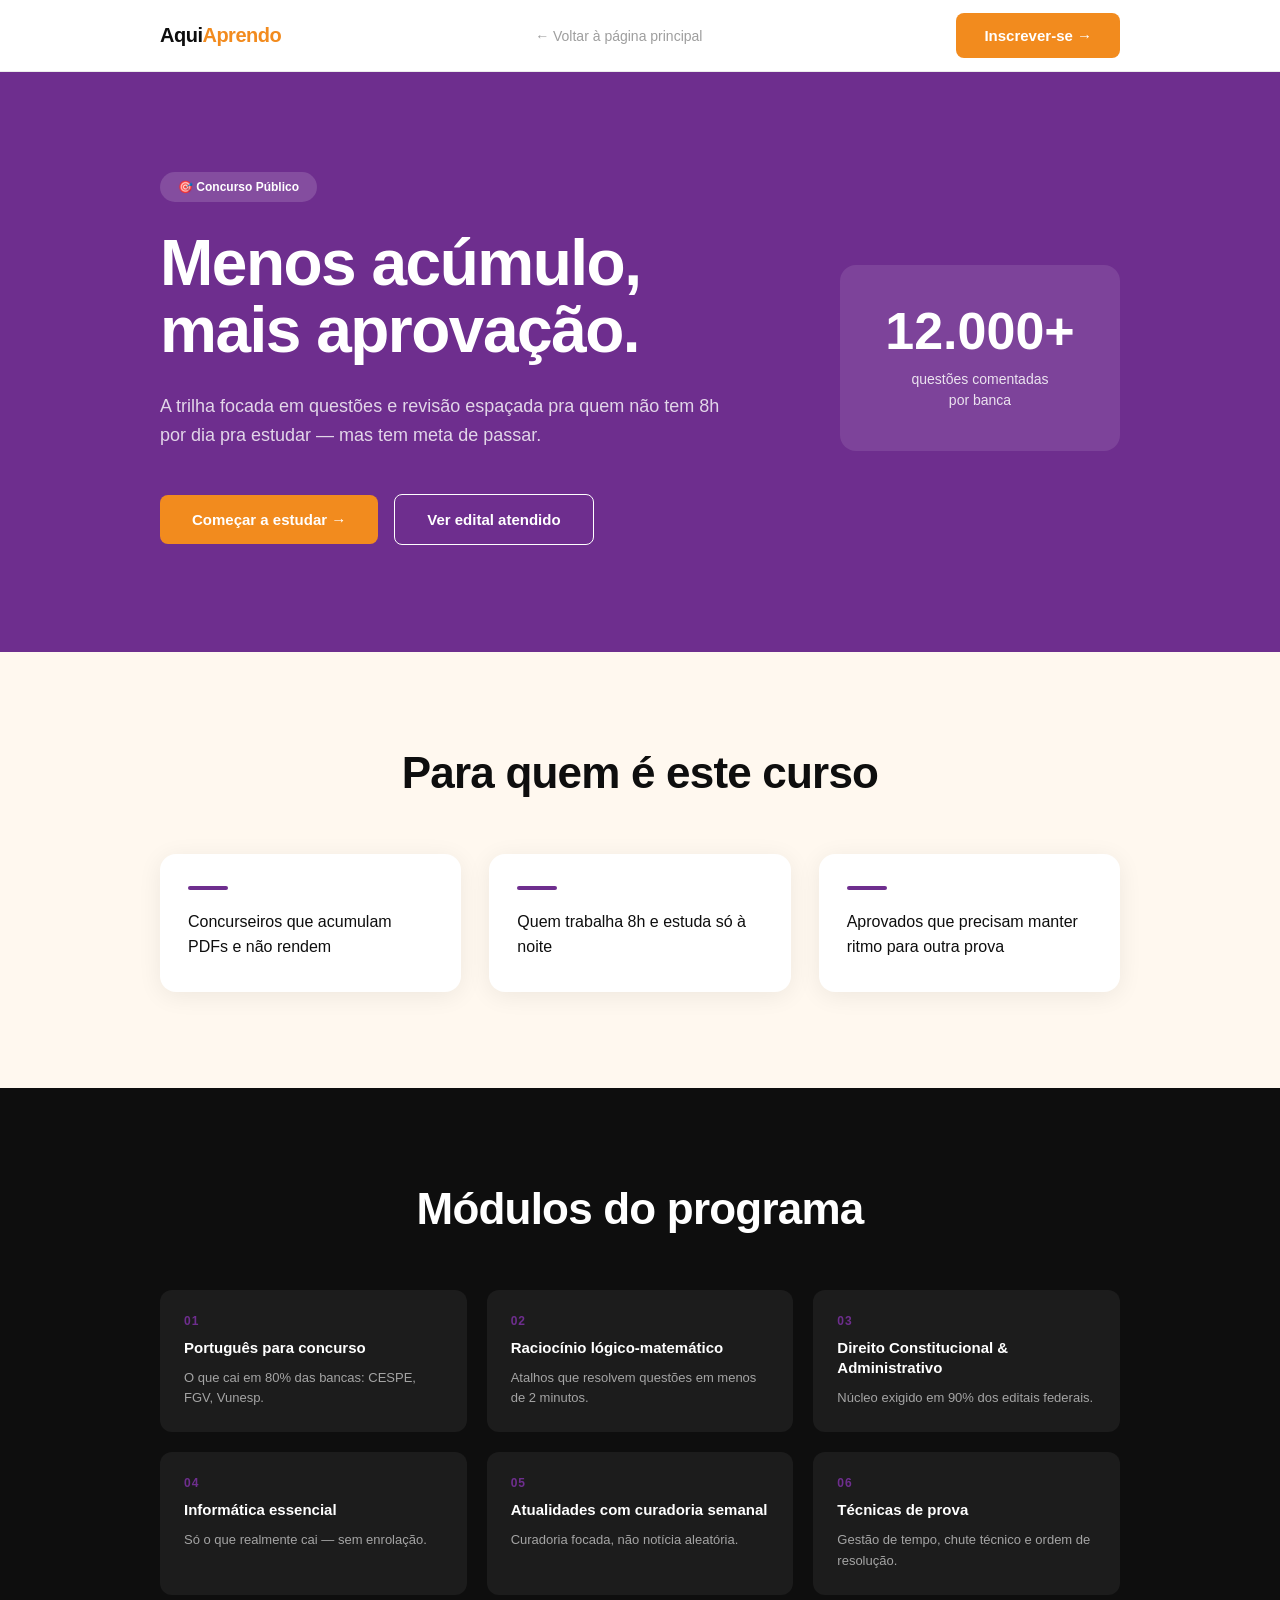
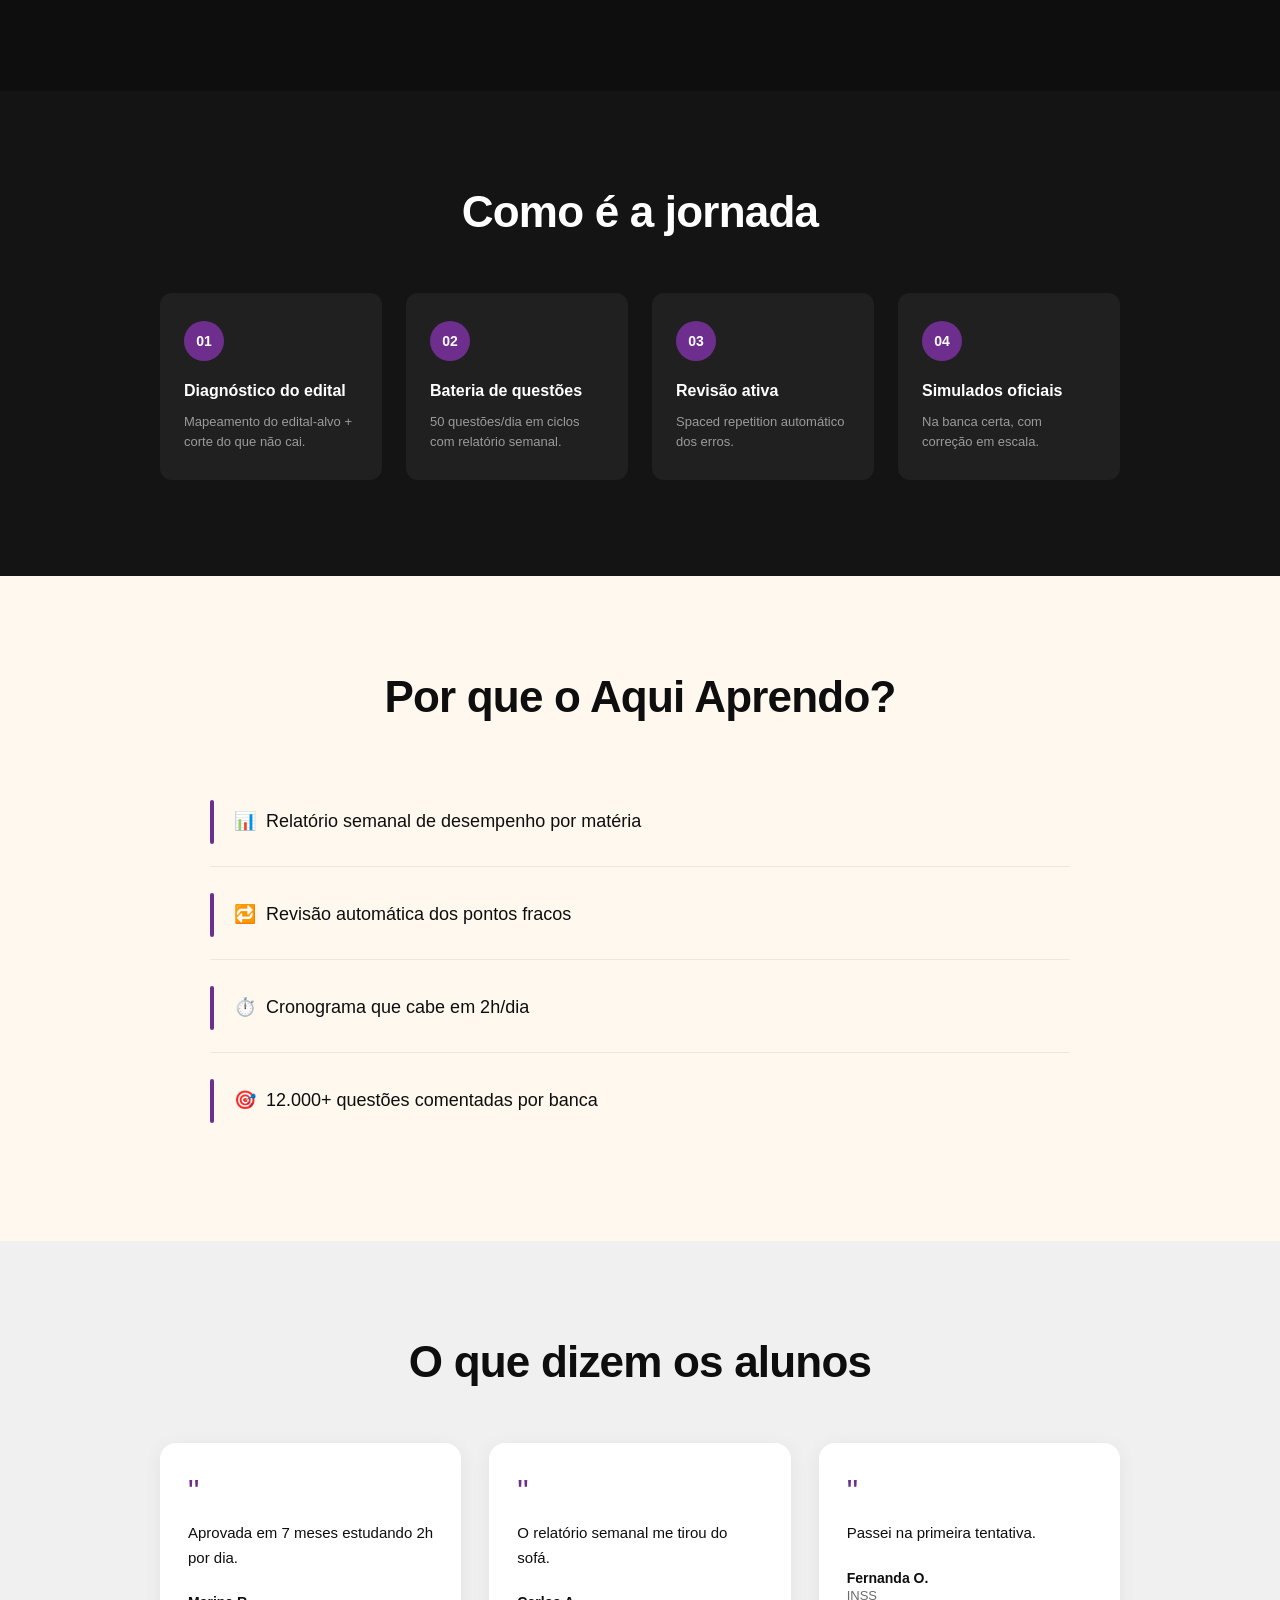
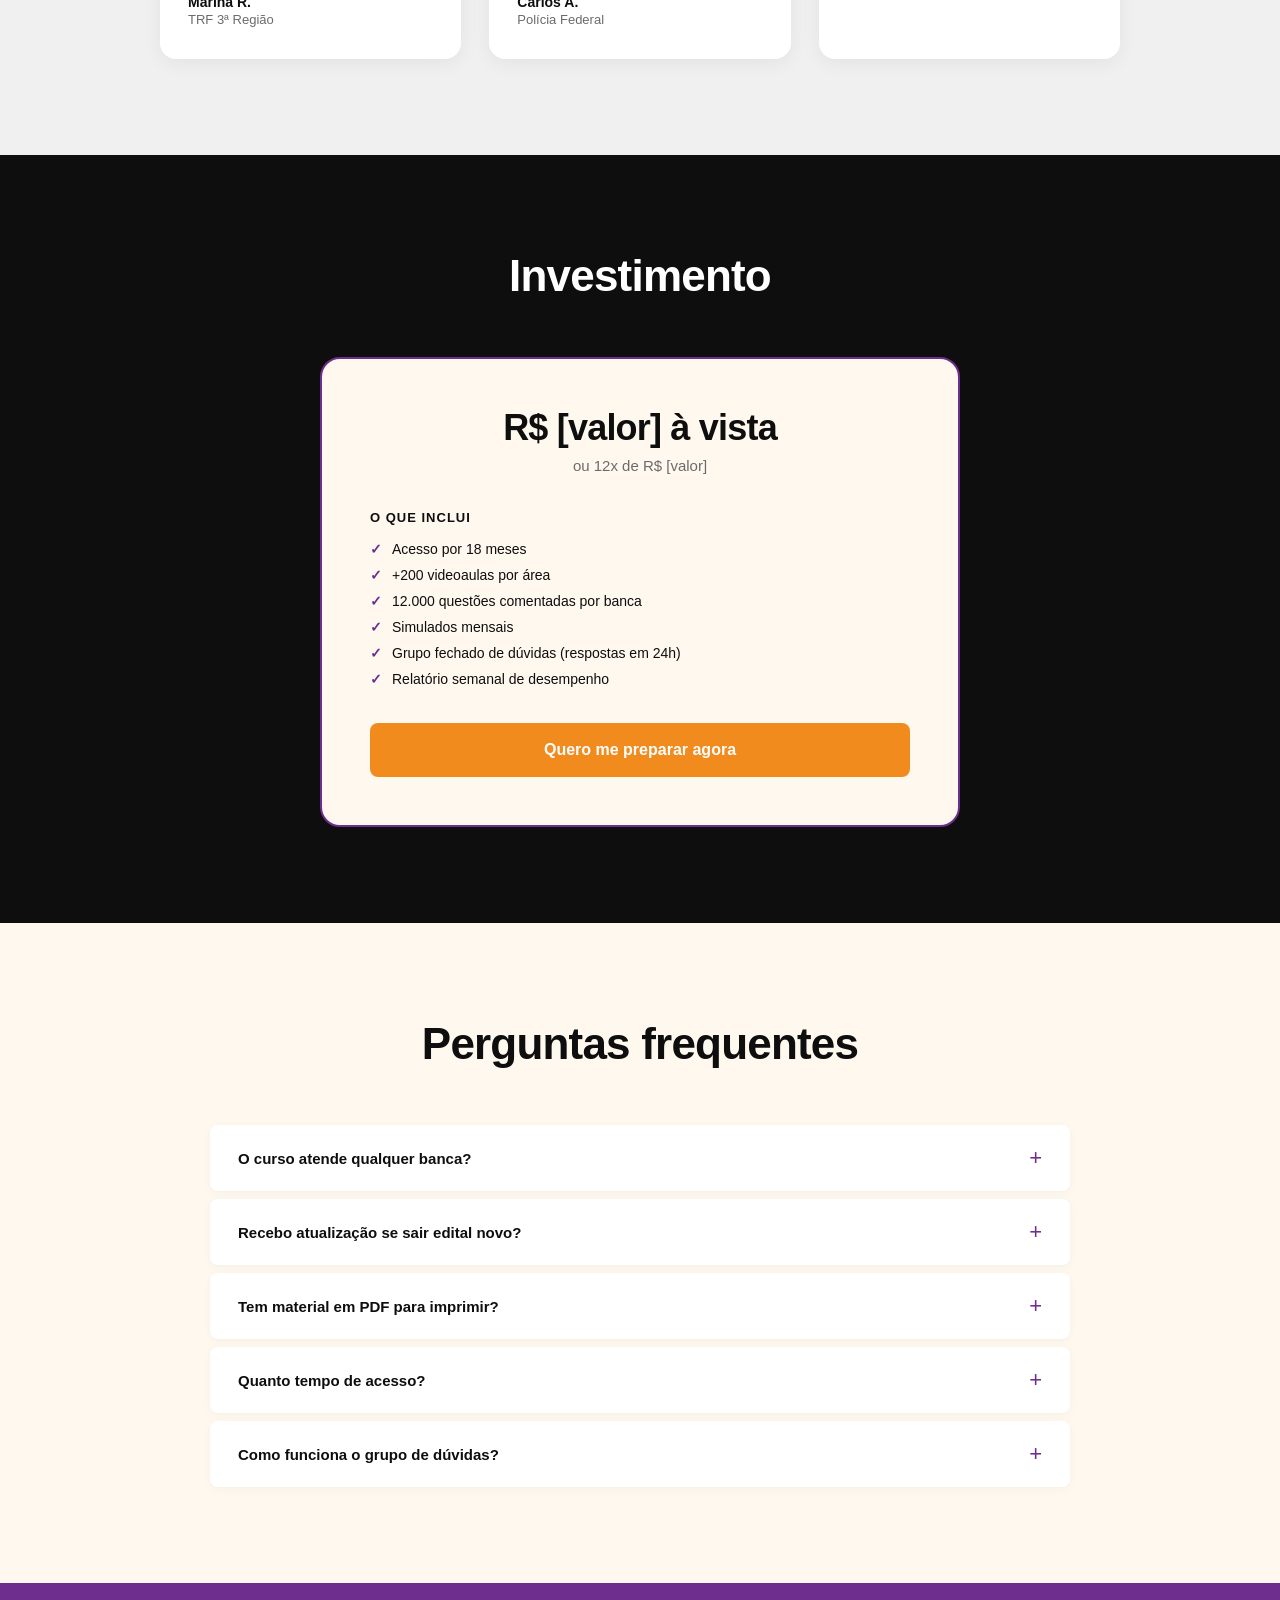
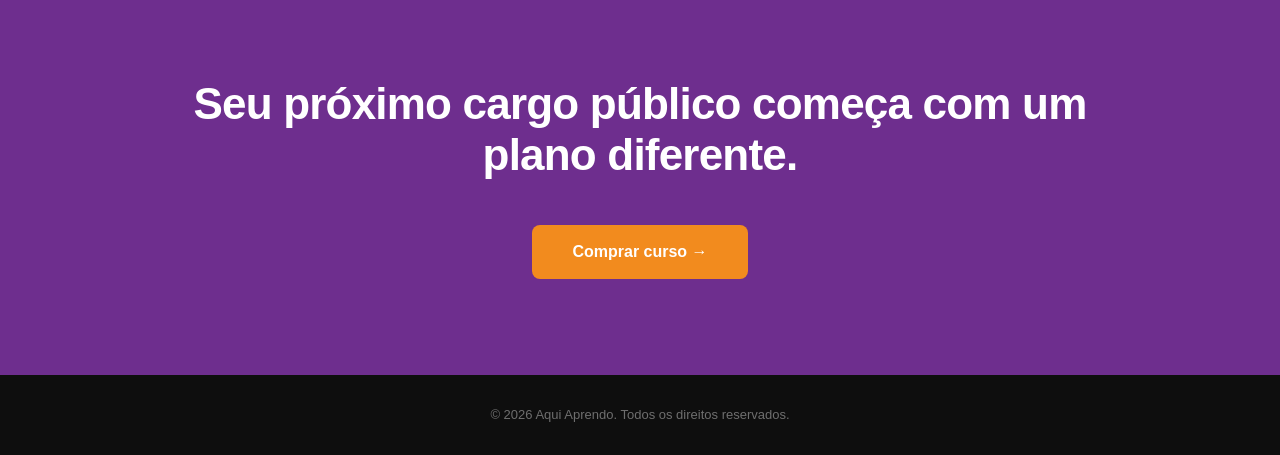
==== lp-concurso.html @ 09577cca "first commit" ====
<!DOCTYPE html>
<html lang="pt-BR">
<head>
  <meta charset="UTF-8">
  <meta name="viewport" content="width=device-width, initial-scale=1.0">
  <title>Concurso Público — Aqui Aprendo</title>
  <link rel="stylesheet" href="base.css">
  <style>
    :root {
      --dominante: #6E2E8E;
      --hero-txt: #FFFFFF;
      --laranja: #F28B1E;
      --preto: #0E0E0E;
      --offwhite: #FFF8EF;
      --branco: #FFFFFF;
    }

    /* NAV */
    .nav {
      background: var(--branco);
      border-bottom: 1px solid rgba(0,0,0,0.08);
      padding: 0 80px;
    }

    .nav .container {
      max-width: 1440px;
      margin: 0 auto;
      display: flex;
      align-items: center;
      justify-content: space-between;
      width: 100%;
      height: 72px;
    }

    .nav-back {
      font-size: 14px;
      color: #6B6B6B;
      text-decoration: none;
      transition: color 0.2s;
    }

    .nav-back:hover {
      color: var(--preto);
    }

    /* HERO */
    .hero-lp {
      background: var(--dominante);
      padding: 100px 80px;
      position: relative;
      overflow: hidden;
      min-height: 580px;
    }

    .hero-lp .container {
      max-width: 1440px;
      margin: 0 auto;
      display: grid;
      grid-template-columns: 1fr 280px;
      gap: 80px;
      align-items: center;
    }

    .hero-badge {
      display: inline-flex;
      align-items: center;
      gap: 6px;
      background: rgba(255,255,255,0.15);
      color: var(--hero-txt);
      padding: 8px 18px;
      border-radius: 20px;
      font-size: 12px;
      font-weight: 600;
      margin-bottom: 28px;
      width: fit-content;
    }

    .hero-lp h1 {
      font-size: 64px;
      font-weight: 800;
      line-height: 1.05;
      color: var(--hero-txt);
      margin-bottom: 28px;
      letter-spacing: -1.5px;
    }

    .hero-lp-sub {
      font-size: 18px;
      font-weight: 400;
      line-height: 1.6;
      color: rgba(255,255,255,0.8);
      max-width: 560px;
      margin-bottom: 44px;
    }

    .hero-ctas {
      display: flex;
      gap: 16px;
      align-items: center;
    }

    .btn-hero {
      padding: 16px 32px;
      border-radius: 8px;
      font-size: 15px;
      font-weight: 700;
      text-decoration: none;
      display: inline-block;
      transition: opacity 0.2s;
      border: none;
      cursor: pointer;
      font-family: 'Syne', sans-serif;
    }

    .btn-hero-primary {
      background: var(--laranja);
      color: var(--branco);
    }

    .btn-hero-outline {
      background: transparent;
      color: var(--hero-txt);
      border: 1.5px solid var(--hero-txt);
    }

    .hero-stat {
      background: rgba(255,255,255,0.1);
      border-radius: 16px;
      padding: 40px 32px;
      text-align: center;
      color: var(--hero-txt);
    }

    .stat-value {
      display: block;
      font-size: 52px;
      font-weight: 800;
      line-height: 1;
      margin-bottom: 12px;
    }

    .stat-label {
      display: block;
      font-size: 14px;
      font-weight: 400;
      line-height: 1.5;
      opacity: 0.85;
    }

    /* PARA QUEM É */
    .sec-para-quem {
      background: var(--offwhite);
      padding: 96px 80px;
    }

    .sec-title {
      font-size: 44px;
      font-weight: 800;
      text-align: center;
      margin-bottom: 56px;
      letter-spacing: -0.8px;
      color: var(--preto);
    }

    .cards-grid-3 {
      display: grid;
      grid-template-columns: repeat(3, 1fr);
      gap: 28px;
      max-width: 1440px;
      margin: 0 auto;
    }

    .card-perfil {
      background: var(--branco);
      border-radius: 16px;
      padding: 32px 28px;
      box-shadow: 0 4px 24px rgba(0,0,0,0.07);
    }

    .card-perfil-bar {
      width: 40px;
      height: 4px;
      background: var(--dominante);
      border-radius: 2px;
      margin-bottom: 20px;
    }

    .card-perfil p {
      font-size: 16px;
      font-weight: 500;
      line-height: 1.55;
      color: var(--preto);
    }

    /* O QUE VAI APRENDER */
    .sec-modulos {
      background: #0E0E0E;
      padding: 96px 80px;
    }

    .sec-title-light {
      color: var(--branco);
    }

    .modulos-grid {
      display: grid;
      grid-template-columns: repeat(3, 1fr);
      gap: 20px;
      max-width: 1440px;
      margin: 0 auto;
    }

    .card-modulo {
      background: rgba(255,255,255,0.06);
      border-radius: 12px;
      padding: 24px;
    }

    .modulo-num {
      font-size: 12px;
      font-weight: 700;
      color: var(--dominante);
      margin-bottom: 10px;
      letter-spacing: 1px;
    }

    .modulo-titulo {
      font-size: 15px;
      font-weight: 700;
      color: var(--branco);
      margin-bottom: 10px;
      line-height: 1.35;
    }

    .modulo-desc {
      font-size: 13px;
      font-weight: 400;
      color: rgba(255,255,255,0.6);
      line-height: 1.55;
    }

    /* JORNADA */
    .sec-jornada {
      background: #141414;
      padding: 96px 80px;
    }

    .jornada-grid {
      display: grid;
      grid-template-columns: repeat(4, 1fr);
      gap: 24px;
      max-width: 1440px;
      margin: 0 auto;
    }

    .card-step {
      background: rgba(255,255,255,0.05);
      border-radius: 12px;
      padding: 28px 24px;
    }

    .step-num {
      width: 40px;
      height: 40px;
      border-radius: 50%;
      background: var(--dominante);
      color: var(--branco);
      font-size: 14px;
      font-weight: 700;
      display: flex;
      align-items: center;
      justify-content: center;
      margin-bottom: 20px;
    }

    .step-titulo {
      font-size: 16px;
      font-weight: 700;
      color: var(--branco);
      margin-bottom: 10px;
      line-height: 1.3;
    }

    .step-desc {
      font-size: 13px;
      font-weight: 400;
      color: rgba(255,255,255,0.55);
      line-height: 1.55;
    }

    /* DIFERENCIAIS */
    .sec-diferenciais {
      background: var(--offwhite);
      padding: 96px 80px;
    }

    .diferenciais-list {
      display: flex;
      flex-direction: column;
      gap: 4px;
      max-width: 860px;
      margin: 0 auto;
    }

    .diferencial-item {
      display: flex;
      align-items: center;
      gap: 20px;
      padding: 22px 0;
      border-bottom: 1px solid rgba(0,0,0,0.07);
    }

    .diferencial-item:last-child {
      border-bottom: none;
    }

    .diferencial-bar {
      width: 4px;
      height: 44px;
      background: var(--dominante);
      border-radius: 2px;
      flex-shrink: 0;
    }

    .diferencial-txt {
      font-size: 18px;
      font-weight: 500;
      color: var(--preto);
      line-height: 1.4;
    }

    /* DEPOIMENTOS */
    .sec-depoimentos {
      background: #F0F0F0;
      padding: 96px 80px;
    }

    .card-dep {
      background: var(--branco);
      border-radius: 16px;
      padding: 32px 28px;
      box-shadow: 0 4px 20px rgba(0,0,0,0.06);
    }

    .dep-aspas {
      font-size: 32px;
      color: var(--dominante);
      line-height: 1;
      margin-bottom: 14px;
    }

    .dep-texto {
      font-size: 15px;
      font-weight: 400;
      line-height: 1.65;
      color: var(--preto);
      margin-bottom: 24px;
    }

    .dep-autor {
      font-size: 14px;
      font-weight: 700;
      color: var(--preto);
    }

    .dep-cargo {
      font-size: 13px;
      font-weight: 400;
      color: #6B6B6B;
      margin-top: 2px;
    }

    /* INVESTIMENTO */
    .sec-invest {
      background: #0E0E0E;
      padding: 96px 80px;
    }

    .invest-card {
      background: var(--offwhite);
      border-radius: 20px;
      border: 2px solid var(--dominante);
      padding: 48px;
      max-width: 640px;
      margin: 0 auto;
    }

    .invest-price {
      font-size: 36px;
      font-weight: 800;
      color: var(--preto);
      text-align: center;
      margin-bottom: 8px;
      letter-spacing: -0.8px;
    }

    .invest-parcelas {
      font-size: 15px;
      color: #6B6B6B;
      text-align: center;
      margin-bottom: 36px;
    }

    .invest-inclui-titulo {
      font-size: 13px;
      font-weight: 600;
      color: var(--preto);
      text-transform: uppercase;
      letter-spacing: 1px;
      margin-bottom: 16px;
    }

    .invest-list {
      list-style: none;
      display: flex;
      flex-direction: column;
      gap: 10px;
      margin-bottom: 36px;
    }

    .invest-list li {
      display: flex;
      align-items: center;
      gap: 10px;
      font-size: 14px;
      color: var(--preto);
    }

    .invest-list li::before {
      content: '✓';
      color: var(--dominante);
      font-weight: 700;
      flex-shrink: 0;
    }

    .btn-invest {
      width: 100%;
      padding: 18px 40px;
      background: var(--laranja);
      color: var(--branco);
      border: none;
      border-radius: 8px;
      font-size: 16px;
      font-weight: 700;
      text-decoration: none;
      display: block;
      text-align: center;
      cursor: pointer;
      font-family: 'Syne', sans-serif;
      transition: opacity 0.2s;
    }

    .btn-invest:hover {
      opacity: 0.9;
    }

    /* FAQ */
    .sec-faq {
      background: var(--offwhite);
      padding: 96px 80px;
    }

    .faq-list {
      max-width: 860px;
      margin: 0 auto;
      display: flex;
      flex-direction: column;
      gap: 8px;
    }

    .faq-item {
      background: var(--branco);
      border-radius: 8px;
      box-shadow: 0 2px 10px rgba(0,0,0,0.04);
      overflow: hidden;
    }

    .faq-q {
      width: 100%;
      background: none;
      border: none;
      padding: 20px 28px;
      display: flex;
      align-items: center;
      justify-content: space-between;
      cursor: pointer;
      font-family: 'Syne', sans-serif;
      font-size: 15px;
      font-weight: 600;
      color: var(--preto);
      text-align: left;
    }

    .faq-chevron {
      font-size: 22px;
      color: var(--dominante);
      font-weight: 400;
      flex-shrink: 0;
      transition: transform 0.25s;
    }

    .faq-item.open .faq-chevron {
      transform: rotate(45deg);
    }

    .faq-a {
      max-height: 0;
      overflow: hidden;
      transition: max-height 0.3s ease;
      font-size: 14px;
      color: #6B6B6B;
      line-height: 1.65;
    }

    .faq-item.open .faq-a {
      max-height: 200px;
    }

    .faq-a-inner {
      padding: 0 28px 20px;
    }

    /* CTA FINAL */
    .sec-cta-final {
      background: var(--dominante);
      padding: 96px 80px;
      text-align: center;
    }

    .cta-final-headline {
      font-size: 44px;
      font-weight: 800;
      color: var(--hero-txt);
      line-height: 1.15;
      margin-bottom: 44px;
      letter-spacing: -0.8px;
    }

    .btn-cta-final {
      padding: 18px 40px;
      background: var(--laranja);
      color: var(--branco);
      border: none;
      border-radius: 8px;
      font-size: 16px;
      font-weight: 700;
      text-decoration: none;
      display: inline-block;
      cursor: pointer;
      font-family: 'Syne', sans-serif;
      transition: opacity 0.2s;
    }

    .btn-cta-final:hover {
      opacity: 0.9;
    }

    /* FOOTER */
    .footer {
      background: var(--preto);
      padding: 28px;
      text-align: center;
    }

    .footer p {
      font-size: 13px;
      color: rgba(255,255,255,0.4);
    }

    /* Responsivo */
    @media (max-width: 900px) {
      .hero-lp .container {
        grid-template-columns: 1fr;
      }

      .hero-stat {
        display: none;
      }

      .hero-lp h1 {
        font-size: 40px;
      }

      .cards-grid-3,
      .modulos-grid {
        grid-template-columns: 1fr;
      }

      .jornada-grid {
        grid-template-columns: repeat(2, 1fr);
      }
    }
  </style>
</head>
<body>

<!-- NAV -->
<nav class="nav">
  <div class="container">
    <span class="nav-logo">Aqui<span>Aprendo</span></span>
    <a href="index.html" class="nav-back">← Voltar à página principal</a>
    <a href="#investimento" class="btn btn-laranja">Inscrever-se →</a>
  </div>
</nav>

<!-- HERO -->
<section class="hero-lp">
  <div class="container">
    <div>
      <div class="hero-badge">🎯 Concurso Público</div>
      <h1>Menos acúmulo, mais aprovação.</h1>
      <p class="hero-lp-sub">A trilha focada em questões e revisão espaçada pra quem não tem 8h por dia pra estudar — mas tem meta de passar.</p>
      <div class="hero-ctas">
        <a href="#investimento" class="btn-hero btn-hero-primary">Começar a estudar →</a>
        <a href="#modulos" class="btn-hero btn-hero-outline">Ver edital atendido</a>
      </div>
    </div>
    <div class="hero-stat">
      <span class="stat-value">12.000+</span>
      <span class="stat-label">questões comentadas<br>por banca</span>
    </div>
  </div>
</section>

<!-- PARA QUEM É -->
<section class="sec-para-quem">
  <div class="container">
    <h2 class="sec-title">Para quem é este curso</h2>
    <div class="cards-grid-3">
      <div class="card-perfil">
        <div class="card-perfil-bar"></div>
        <p>Concurseiros que acumulam PDFs e não rendem</p>
      </div>
      <div class="card-perfil">
        <div class="card-perfil-bar"></div>
        <p>Quem trabalha 8h e estuda só à noite</p>
      </div>
      <div class="card-perfil">
        <div class="card-perfil-bar"></div>
        <p>Aprovados que precisam manter ritmo para outra prova</p>
      </div>
    </div>
  </div>
</section>

<!-- O QUE VAI APRENDER -->
<section class="sec-modulos" id="modulos">
  <div class="container">
    <h2 class="sec-title sec-title-light">Módulos do programa</h2>
    <div class="modulos-grid">
      <div class="card-modulo">
        <div class="modulo-num">01</div>
        <div class="modulo-titulo">Português para concurso</div>
        <div class="modulo-desc">O que cai em 80% das bancas: CESPE, FGV, Vunesp.</div>
      </div>
      <div class="card-modulo">
        <div class="modulo-num">02</div>
        <div class="modulo-titulo">Raciocínio lógico-matemático</div>
        <div class="modulo-desc">Atalhos que resolvem questões em menos de 2 minutos.</div>
      </div>
      <div class="card-modulo">
        <div class="modulo-num">03</div>
        <div class="modulo-titulo">Direito Constitucional &amp; Administrativo</div>
        <div class="modulo-desc">Núcleo exigido em 90% dos editais federais.</div>
      </div>
      <div class="card-modulo">
        <div class="modulo-num">04</div>
        <div class="modulo-titulo">Informática essencial</div>
        <div class="modulo-desc">Só o que realmente cai — sem enrolação.</div>
      </div>
      <div class="card-modulo">
        <div class="modulo-num">05</div>
        <div class="modulo-titulo">Atualidades com curadoria semanal</div>
        <div class="modulo-desc">Curadoria focada, não notícia aleatória.</div>
      </div>
      <div class="card-modulo">
        <div class="modulo-num">06</div>
        <div class="modulo-titulo">Técnicas de prova</div>
        <div class="modulo-desc">Gestão de tempo, chute técnico e ordem de resolução.</div>
      </div>
    </div>
  </div>
</section>

<!-- JORNADA -->
<section class="sec-jornada">
  <div class="container">
    <h2 class="sec-title sec-title-light">Como é a jornada</h2>
    <div class="jornada-grid">
      <div class="card-step">
        <div class="step-num">01</div>
        <div class="step-titulo">Diagnóstico do edital</div>
        <div class="step-desc">Mapeamento do edital-alvo + corte do que não cai.</div>
      </div>
      <div class="card-step">
        <div class="step-num">02</div>
        <div class="step-titulo">Bateria de questões</div>
        <div class="step-desc">50 questões/dia em ciclos com relatório semanal.</div>
      </div>
      <div class="card-step">
        <div class="step-num">03</div>
        <div class="step-titulo">Revisão ativa</div>
        <div class="step-desc">Spaced repetition automático dos erros.</div>
      </div>
      <div class="card-step">
        <div class="step-num">04</div>
        <div class="step-titulo">Simulados oficiais</div>
        <div class="step-desc">Na banca certa, com correção em escala.</div>
      </div>
    </div>
  </div>
</section>

<!-- DIFERENCIAIS -->
<section class="sec-diferenciais">
  <div class="container">
    <h2 class="sec-title">Por que o Aqui Aprendo?</h2>
    <div class="diferenciais-list">
      <div class="diferencial-item">
        <div class="diferencial-bar"></div>
        <span class="diferencial-txt">📊&nbsp; Relatório semanal de desempenho por matéria</span>
      </div>
      <div class="diferencial-item">
        <div class="diferencial-bar"></div>
        <span class="diferencial-txt">🔁&nbsp; Revisão automática dos pontos fracos</span>
      </div>
      <div class="diferencial-item">
        <div class="diferencial-bar"></div>
        <span class="diferencial-txt">⏱️&nbsp; Cronograma que cabe em 2h/dia</span>
      </div>
      <div class="diferencial-item">
        <div class="diferencial-bar"></div>
        <span class="diferencial-txt">🎯&nbsp; 12.000+ questões comentadas por banca</span>
      </div>
    </div>
  </div>
</section>

<!-- DEPOIMENTOS -->
<section class="sec-depoimentos">
  <div class="container">
    <h2 class="sec-title">O que dizem os alunos</h2>
    <div class="cards-grid-3">
      <div class="card-dep">
        <div class="dep-aspas">"</div>
        <p class="dep-texto">Aprovada em 7 meses estudando 2h por dia.</p>
        <div class="dep-autor">Marina R.</div>
        <div class="dep-cargo">TRF 3ª Região</div>
      </div>
      <div class="card-dep">
        <div class="dep-aspas">"</div>
        <p class="dep-texto">O relatório semanal me tirou do sofá.</p>
        <div class="dep-autor">Carlos A.</div>
        <div class="dep-cargo">Polícia Federal</div>
      </div>
      <div class="card-dep">
        <div class="dep-aspas">"</div>
        <p class="dep-texto">Passei na primeira tentativa.</p>
        <div class="dep-autor">Fernanda O.</div>
        <div class="dep-cargo">INSS</div>
      </div>
    </div>
  </div>
</section>

<!-- INVESTIMENTO -->
<section class="sec-invest" id="investimento">
  <div class="container">
    <h2 class="sec-title sec-title-light">Investimento</h2>
    <div class="invest-card">
      <div class="invest-price">R$ [valor] à vista</div>
      <div class="invest-parcelas">ou 12x de R$ [valor]</div>
      <div class="invest-inclui-titulo">O que inclui</div>
      <ul class="invest-list">
        <li>Acesso por 18 meses</li>
        <li>+200 videoaulas por área</li>
        <li>12.000 questões comentadas por banca</li>
        <li>Simulados mensais</li>
        <li>Grupo fechado de dúvidas (respostas em 24h)</li>
        <li>Relatório semanal de desempenho</li>
      </ul>
      <button class="btn-invest">Quero me preparar agora</button>
    </div>
  </div>
</section>

<!-- FAQ -->
<section class="sec-faq">
  <div class="container">
    <h2 class="sec-title">Perguntas frequentes</h2>
    <div class="faq-list">
      <div class="faq-item">
        <button class="faq-q">O curso atende qualquer banca? <span class="faq-chevron">+</span></button>
        <div class="faq-a"><div class="faq-a-inner">Sim. O curso atende CESPE, FGV, Vunesp e outras bancas principais. Além disso, você recebe material específico para o edital que escolher.</div></div>
      </div>
      <div class="faq-item">
        <button class="faq-q">Recebo atualização se sair edital novo? <span class="faq-chevron">+</span></button>
        <div class="faq-a"><div class="faq-a-inner">Sim. Durante os 18 meses de acesso, você recebe todas as atualizações de material e ajustes conforme novos editais saem.</div></div>
      </div>
      <div class="faq-item">
        <button class="faq-q">Tem material em PDF para imprimir? <span class="faq-chevron">+</span></button>
        <div class="faq-a"><div class="faq-a-inner">Sim. Todos os resumos, listas de questões e materiais estão disponíveis em PDF para baixar e imprimir.</div></div>
      </div>
      <div class="faq-item">
        <button class="faq-q">Quanto tempo de acesso? <span class="faq-chevron">+</span></button>
        <div class="faq-a"><div class="faq-a-inner">O acesso é por 18 meses a partir da data de compra.</div></div>
      </div>
      <div class="faq-item">
        <button class="faq-q">Como funciona o grupo de dúvidas? <span class="faq-chevron">+</span></button>
        <div class="faq-a"><div class="faq-a-inner">É um grupo fechado no Telegram onde você pode fazer perguntas e recebe respostas de instrutores em até 24 horas.</div></div>
      </div>
    </div>
  </div>
</section>

<!-- CTA FINAL -->
<section class="sec-cta-final">
  <div class="container">
    <h2 class="cta-final-headline">Seu próximo cargo público começa com um plano diferente.</h2>
    <a href="#investimento" class="btn-cta-final">Comprar curso →</a>
  </div>
</section>

<!-- FOOTER -->
<footer class="footer">
  <p>© 2026 Aqui Aprendo. Todos os direitos reservados.</p>
</footer>

<script>
  document.querySelectorAll('.faq-q').forEach(btn => {
    btn.addEventListener('click', () => {
      const item = btn.closest('.faq-item');
      const isOpen = item.classList.contains('open');
      document.querySelectorAll('.faq-item').forEach(i => i.classList.remove('open'));
      if (!isOpen) item.classList.add('open');
    });
  });
</script>
</body>
</html>
---- base.css ----
/* ============================================================
   Aqui Aprendo — Base CSS
   Compartilhado por todas as LPs de nicho
   ============================================================ */

/* Tipografia carregada via <link> no <head> de cada página */

/* ── Reset ─────────────────────────────────────────────────── */
*, *::before, *::after { box-sizing: border-box; margin: 0; padding: 0; }
html { scroll-behavior: smooth; }
body { font-family: 'DM Sans', sans-serif; background: #FFF8EF; color: #0E0E0E; }
img { max-width: 100%; display: block; }
a { text-decoration: none; color: inherit; }

/* ── Tokens ─────────────────────────────────────────────────── */
:root {
  --laranja:   #F28B1E;
  --preto:     #0E0E0E;
  --offwhite:  #FFF8EF;
  --branco:    #FFFFFF;
  --cinza-bg:  #F2F2F2;
  --cinza-txt: #6B6B6B;
  --max-w:     1440px;
  --px:        80px;
  --radius:    16px;
  --radius-sm: 8px;
  --radius-btn:8px;

  /* Cor dominante — sobrescrita em cada LP */
  --dominante: #F28B1E;
  --hero-txt:  #0E0E0E;
}

/* ── Layout ─────────────────────────────────────────────────── */
.container {
  max-width: var(--max-w);
  margin: 0 auto;
  padding: 0 var(--px);
}

section { width: 100%; }

/* ── NAV ─────────────────────────────────────────────────────── */
.nav {
  position: sticky;
  top: 0;
  z-index: 100;
  background: var(--branco);
  border-bottom: 1px solid rgba(0,0,0,0.08);
  height: 72px;
  display: flex;
  align-items: center;
}

.nav .container {
  display: flex;
  align-items: center;
  justify-content: space-between;
  width: 100%;
}

.nav-logo {
  font-size: 20px;
  font-weight: 800;
  color: var(--preto);
  letter-spacing: -0.5px;
}
.nav-logo span { color: var(--laranja); }

.nav-back {
  font-size: 14px;
  color: var(--preto);
  opacity: 0.65;
  transition: opacity 0.2s;
}
.nav-back:hover { opacity: 1; }

/* ── BOTÕES ─────────────────────────────────────────────────── */
.btn {
  display: inline-flex;
  align-items: center;
  justify-content: center;
  padding: 14px 28px;
  border-radius: var(--radius-btn);
  font-family: 'Plus Jakarta Sans', sans-serif;
  font-size: 15px;
  font-weight: 600;
  cursor: pointer;
  transition: opacity 0.2s, transform 0.1s;
  white-space: nowrap;
}
.btn:hover { opacity: 0.9; }
.btn:active { transform: scale(0.98); }

.btn-laranja {
  background: var(--laranja);
  color: var(--branco);
  border: none;
}

.btn-outline-escuro {
  background: transparent;
  color: var(--preto);
  border: 1.5px solid var(--preto);
}

.btn-outline-claro {
  background: transparent;
  color: var(--branco);
  border: 1.5px solid var(--branco);
}

.btn-lg {
  padding: 18px 40px;
  font-size: 17px;
}

/* ── HERO ────────────────────────────────────────────────────── */
.hero {
  background: var(--dominante);
  padding: 100px var(--px) 80px;
  position: relative;
  overflow: hidden;
  min-height: 620px;
}

.hero .container {
  display: grid;
  grid-template-columns: 1fr 320px;
  gap: 80px;
  align-items: center;
}

.hero-badge {
  display: inline-flex;
  align-items: center;
  gap: 6px;
  background: rgba(0,0,0,0.12);
  color: var(--hero-txt);
  padding: 7px 18px;
  border-radius: 20px;
  font-size: 13px;
  font-weight: 600;
  margin-bottom: 28px;
}

.hero h1 {
  font-size: 64px;
  font-weight: 800;
  line-height: 1.05;
  color: var(--hero-txt);
  margin-bottom: 28px;
  letter-spacing: -1.5px;
}

.hero-sub {
  font-size: 18px;
  font-weight: 400;
  line-height: 1.6;
  color: var(--hero-txt);
  opacity: 0.88;
  max-width: 560px;
  margin-bottom: 44px;
}

.hero-ctas {
  display: flex;
  gap: 16px;
  align-items: center;
  flex-wrap: wrap;
}

.hero-stat {
  background: rgba(0,0,0,0.1);
  border-radius: var(--radius);
  padding: 40px 32px;
  text-align: center;
  color: var(--hero-txt);
}

.stat-value {
  display: block;
  font-size: 52px;
  font-weight: 800;
  line-height: 1;
  margin-bottom: 12px;
}

.stat-label {
  display: block;
  font-size: 14px;
  font-weight: 400;
  line-height: 1.5;
  opacity: 0.85;
}

/* ── SEÇÃO PARA QUEM É ────────────────────────────────────────── */
.sec-para-quem {
  background: var(--offwhite);
  padding: 96px var(--px);
}

.sec-title {
  font-size: 40px;
  font-weight: 800;
  text-align: center;
  margin-bottom: 56px;
  letter-spacing: -0.8px;
}

.sec-title-light {
  color: var(--branco);
}

.cards-grid-3 {
  display: grid;
  grid-template-columns: repeat(3, 1fr);
  gap: 28px;
}

.card-perfil {
  background: var(--branco);
  border-radius: var(--radius);
  padding: 32px 28px;
  box-shadow: 0 4px 24px rgba(0,0,0,0.07);
}

.card-perfil-bar {
  width: 40px;
  height: 4px;
  background: var(--dominante);
  border-radius: 2px;
  margin-bottom: 20px;
}

.card-perfil p {
  font-size: 16px;
  font-weight: 500;
  line-height: 1.55;
  color: var(--preto);
}

/* ── O QUE VAI APRENDER ───────────────────────────────────────── */
.sec-modulos {
  background: var(--preto);
  padding: 96px var(--px);
}

.modulos-grid {
  display: grid;
  grid-template-columns: repeat(3, 1fr);
  gap: 20px;
}

.card-modulo {
  background: rgba(255,255,255,0.06);
  border-radius: 12px;
  padding: 24px;
}

.modulo-num {
  font-size: 12px;
  font-weight: 700;
  color: var(--dominante);
  margin-bottom: 10px;
  letter-spacing: 1px;
}

.modulo-titulo {
  font-size: 15px;
  font-weight: 700;
  color: var(--branco);
  margin-bottom: 10px;
  line-height: 1.35;
}

.modulo-desc {
  font-size: 13px;
  font-weight: 400;
  color: rgba(255,255,255,0.6);
  line-height: 1.55;
}

/* ── JORNADA ──────────────────────────────────────────────────── */
.sec-jornada {
  background: #141414;
  padding: 96px var(--px);
}

.jornada-grid {
  display: grid;
  grid-template-columns: repeat(4, 1fr);
  gap: 24px;
}

.card-step {
  background: rgba(255,255,255,0.05);
  border-radius: 12px;
  padding: 28px 24px;
}

.step-num {
  width: 40px;
  height: 40px;
  border-radius: 50%;
  background: var(--dominante);
  color: var(--branco);
  font-size: 14px;
  font-weight: 700;
  display: flex;
  align-items: center;
  justify-content: center;
  margin-bottom: 20px;
}

.step-titulo {
  font-size: 16px;
  font-weight: 700;
  color: var(--branco);
  margin-bottom: 10px;
  line-height: 1.3;
}

.step-desc {
  font-size: 13px;
  font-weight: 400;
  color: rgba(255,255,255,0.55);
  line-height: 1.55;
}

/* ── DIFERENCIAIS ─────────────────────────────────────────────── */
.sec-diferenciais {
  background: var(--offwhite);
  padding: 96px var(--px);
}

.diferenciais-list {
  display: flex;
  flex-direction: column;
  gap: 4px;
  max-width: 860px;
  margin: 0 auto;
}

.diferencial-item {
  display: flex;
  align-items: center;
  gap: 20px;
  padding: 22px 0;
  border-bottom: 1px solid rgba(0,0,0,0.07);
}
.diferencial-item:last-child { border-bottom: none; }

.diferencial-bar {
  width: 4px;
  height: 44px;
  background: var(--dominante);
  border-radius: 2px;
  flex-shrink: 0;
}

.diferencial-txt {
  font-size: 18px;
  font-weight: 500;
  color: var(--preto);
  line-height: 1.4;
}

/* ── DEPOIMENTOS ──────────────────────────────────────────────── */
.sec-depoimentos {
  background: #F0F0F0;
  padding: 96px var(--px);
}

.card-dep {
  background: var(--branco);
  border-radius: var(--radius);
  padding: 32px 28px;
  box-shadow: 0 4px 20px rgba(0,0,0,0.06);
}

.dep-aspas {
  font-size: 32px;
  color: var(--dominante);
  line-height: 1;
  margin-bottom: 14px;
}

.dep-texto {
  font-size: 15px;
  font-weight: 400;
  line-height: 1.65;
  color: var(--preto);
  margin-bottom: 24px;
}

.dep-autor {
  font-size: 14px;
  font-weight: 700;
  color: var(--preto);
}

.dep-cargo {
  font-size: 13px;
  font-weight: 400;
  color: var(--cinza-txt);
  margin-top: 2px;
}

/* ── INVESTIMENTO ─────────────────────────────────────────────── */
.sec-invest {
  background: var(--preto);
  padding: 96px var(--px);
}

.invest-card {
  background: var(--offwhite);
  border-radius: 20px;
  border: 2px solid var(--dominante);
  padding: 48px;
  max-width: 640px;
  margin: 0 auto;
}

.invest-price {
  font-size: 36px;
  font-weight: 800;
  color: var(--preto);
  text-align: center;
  margin-bottom: 8px;
  letter-spacing: -0.8px;
}

.invest-parcelas {
  font-size: 15px;
  color: var(--cinza-txt);
  text-align: center;
  margin-bottom: 36px;
}

.invest-inclui-titulo {
  font-size: 13px;
  font-weight: 600;
  color: var(--preto);
  text-transform: uppercase;
  letter-spacing: 1px;
  margin-bottom: 16px;
}

.invest-list {
  list-style: none;
  display: flex;
  flex-direction: column;
  gap: 10px;
  margin-bottom: 36px;
}

.invest-list li {
  display: flex;
  align-items: center;
  gap: 10px;
  font-size: 14px;
  color: var(--preto);
}

.invest-list li::before {
  content: '✓';
  color: var(--dominante);
  font-weight: 700;
  flex-shrink: 0;
}

.invest-cta { width: 100%; }

/* ── FAQ ──────────────────────────────────────────────────────── */
.sec-faq {
  background: var(--offwhite);
  padding: 96px var(--px);
}

.faq-list {
  max-width: 860px;
  margin: 0 auto;
  display: flex;
  flex-direction: column;
  gap: 8px;
}

.faq-item {
  background: var(--branco);
  border-radius: var(--radius-sm);
  box-shadow: 0 2px 10px rgba(0,0,0,0.04);
  overflow: hidden;
}

.faq-q {
  width: 100%;
  background: none;
  border: none;
  padding: 20px 28px;
  display: flex;
  align-items: center;
  justify-content: space-between;
  cursor: pointer;
  font-family: 'Plus Jakarta Sans', sans-serif;
  font-size: 15px;
  font-weight: 600;
  color: var(--preto);
  text-align: left;
}

.faq-chevron {
  font-size: 22px;
  color: var(--dominante);
  font-weight: 400;
  flex-shrink: 0;
  transition: transform 0.25s;
}

.faq-item.open .faq-chevron { transform: rotate(45deg); }

.faq-a {
  max-height: 0;
  overflow: hidden;
  transition: max-height 0.3s ease;
  font-size: 14px;
  color: var(--cinza-txt);
  line-height: 1.65;
}

.faq-item.open .faq-a { max-height: 200px; }

.faq-a-inner { padding: 0 28px 20px; }

/* ── CTA FINAL ────────────────────────────────────────────────── */
.sec-cta-final {
  background: var(--dominante);
  padding: 96px var(--px);
  text-align: center;
}

.cta-final-headline {
  font-size: 44px;
  font-weight: 800;
  color: var(--hero-txt);
  line-height: 1.15;
  margin-bottom: 44px;
  letter-spacing: -0.8px;
}

/* ── FOOTER ───────────────────────────────────────────────────── */
.footer {
  background: var(--preto);
  height: 80px;
  display: flex;
  align-items: center;
  justify-content: center;
}

.footer p {
  font-size: 13px;
  color: rgba(255,255,255,0.4);
}

/* ── FAQ Script ───────────────────────────────────────────────── */
/* (inline no HTML de cada LP) */

/* ── Responsivo básico ────────────────────────────────────────── */
@media (max-width: 900px) {
  :root { --px: 24px; }
  .hero .container { grid-template-columns: 1fr; }
  .hero-stat { display: none; }
  .hero h1 { font-size: 40px; }
  .cards-grid-3, .modulos-grid, .jornada-grid { grid-template-columns: 1fr; }
}
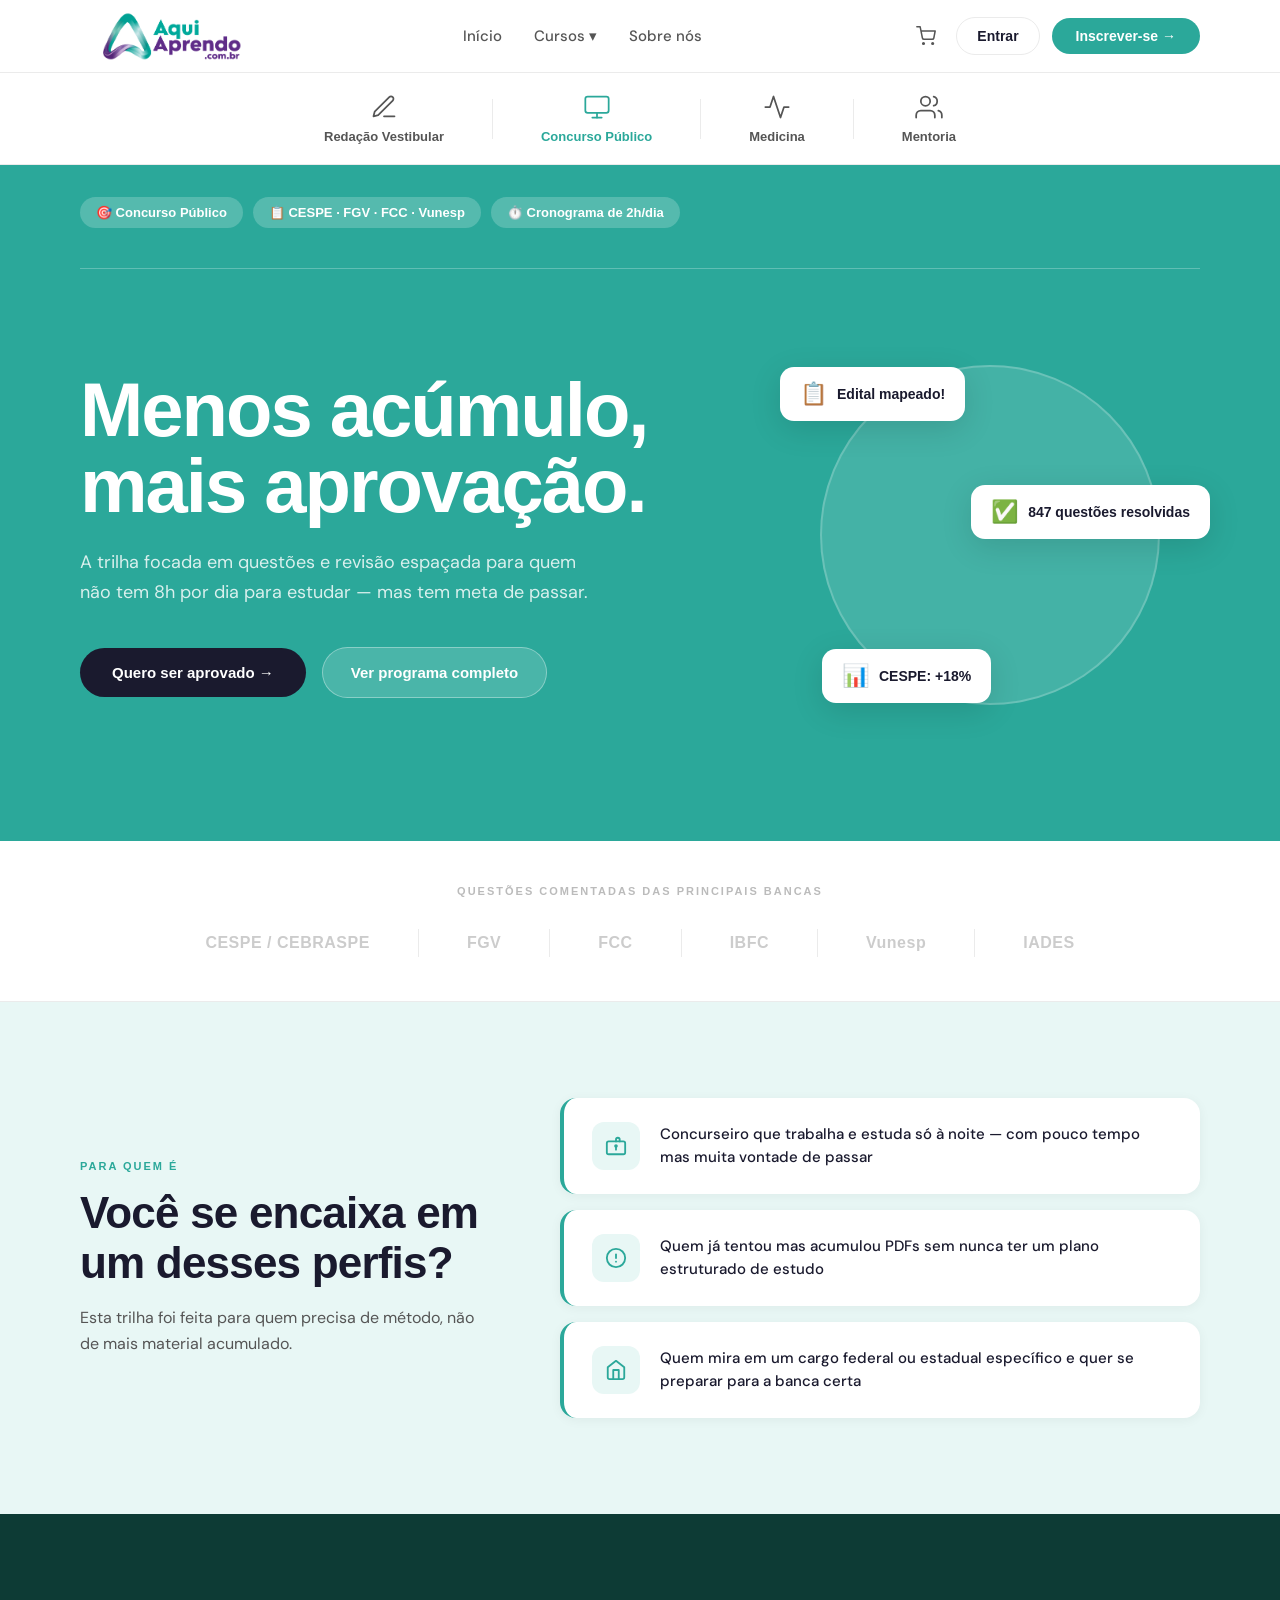
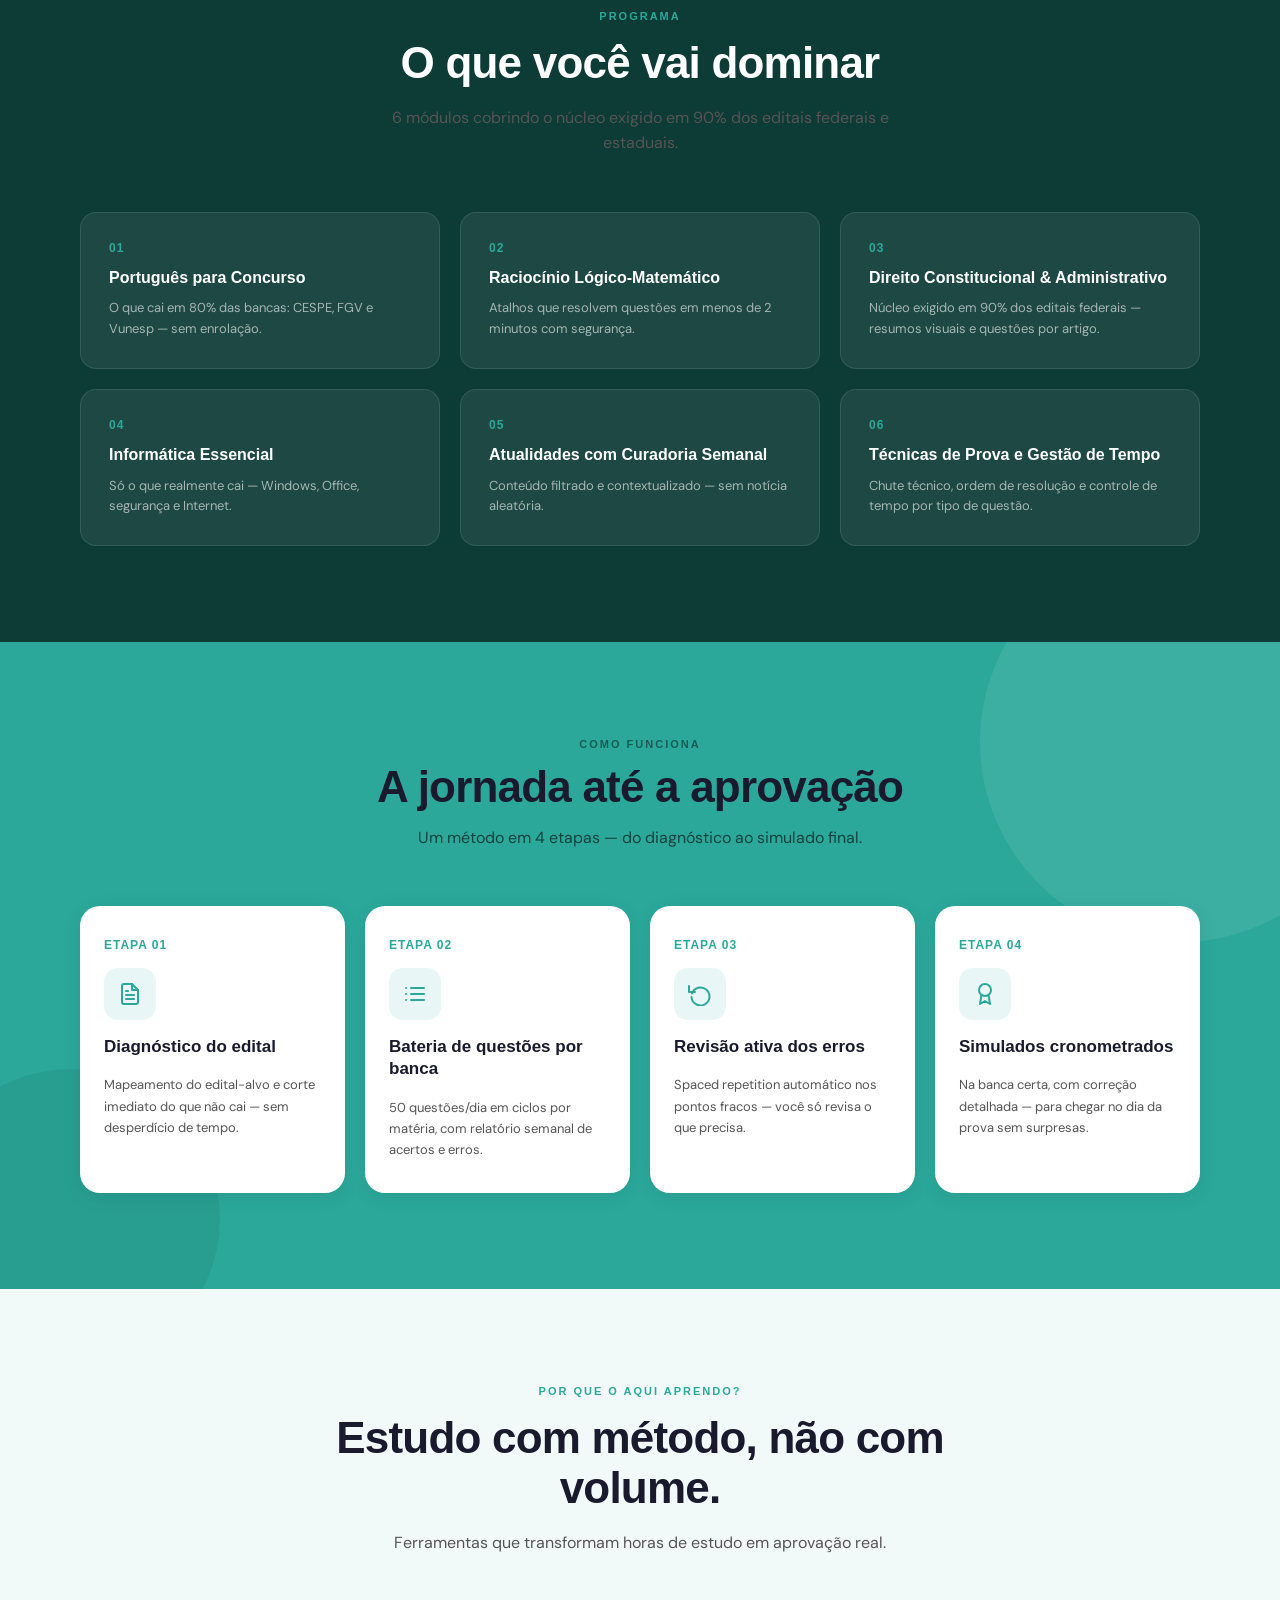
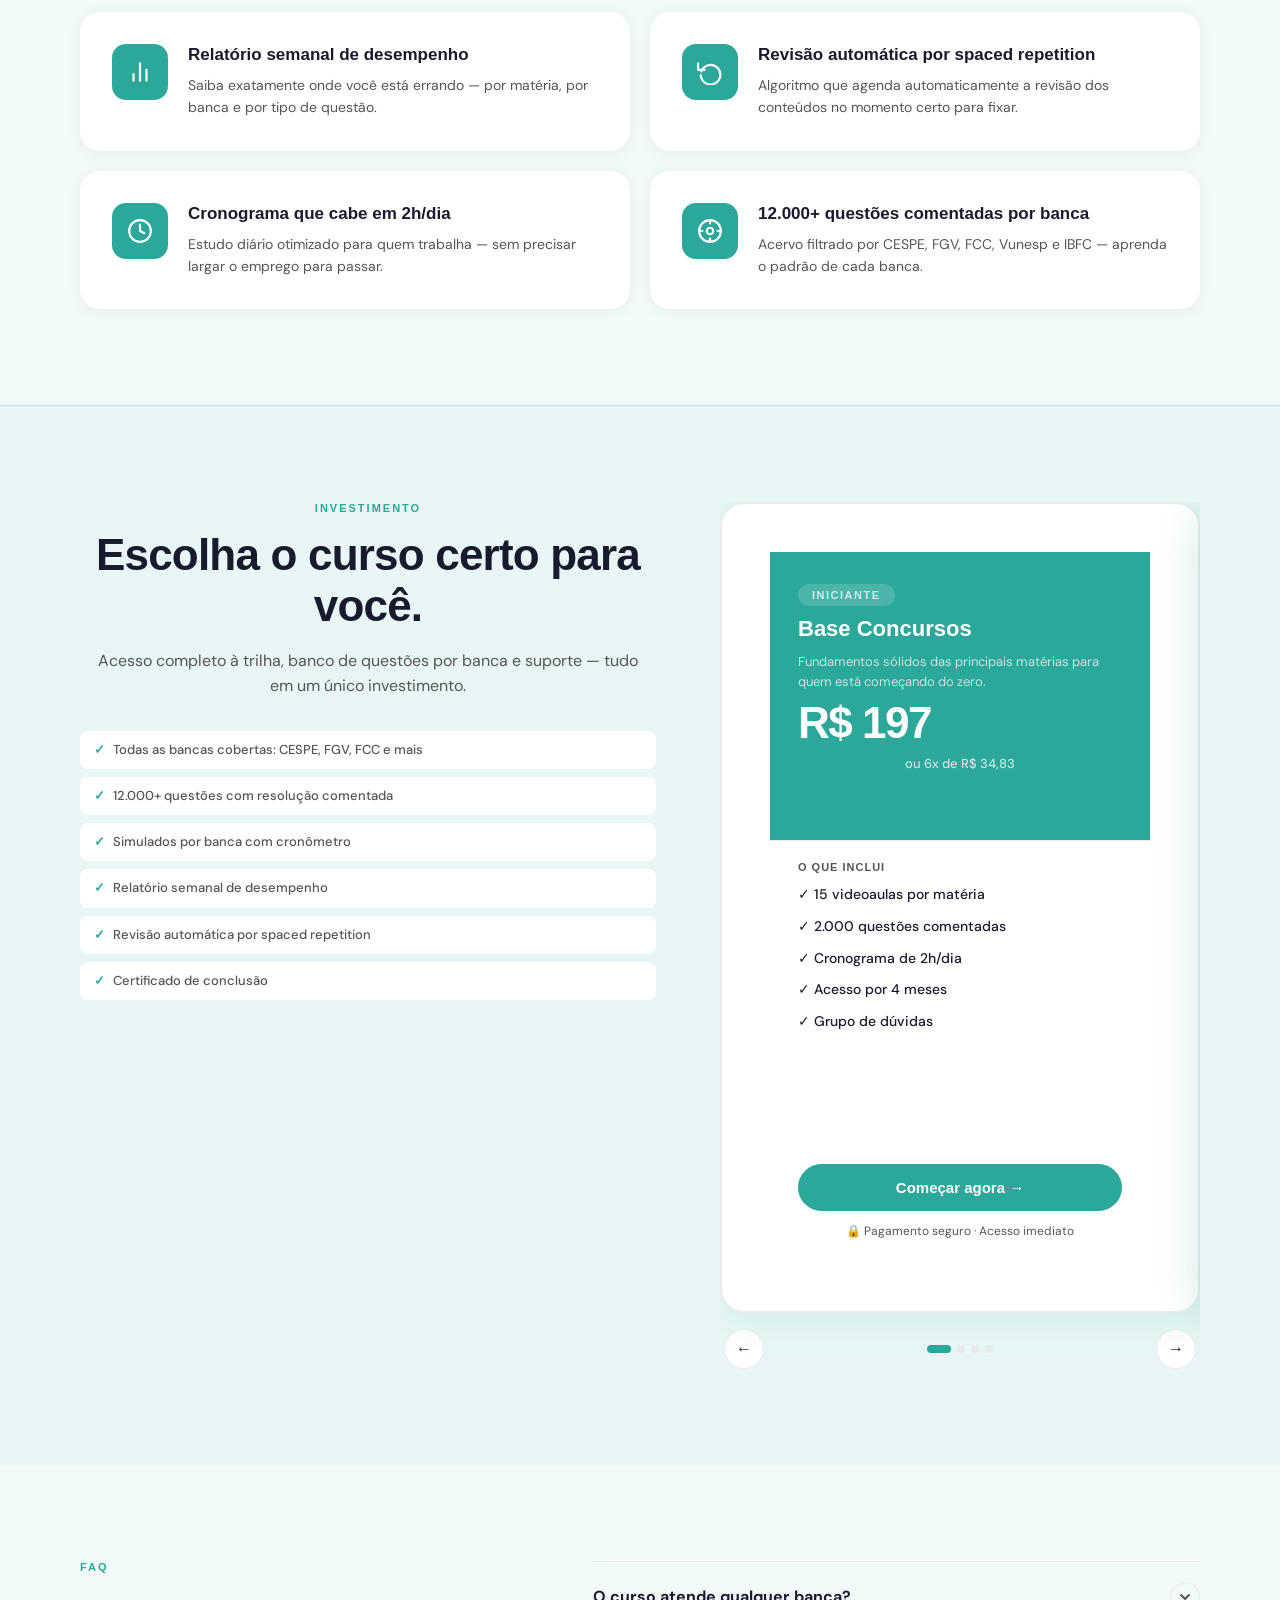
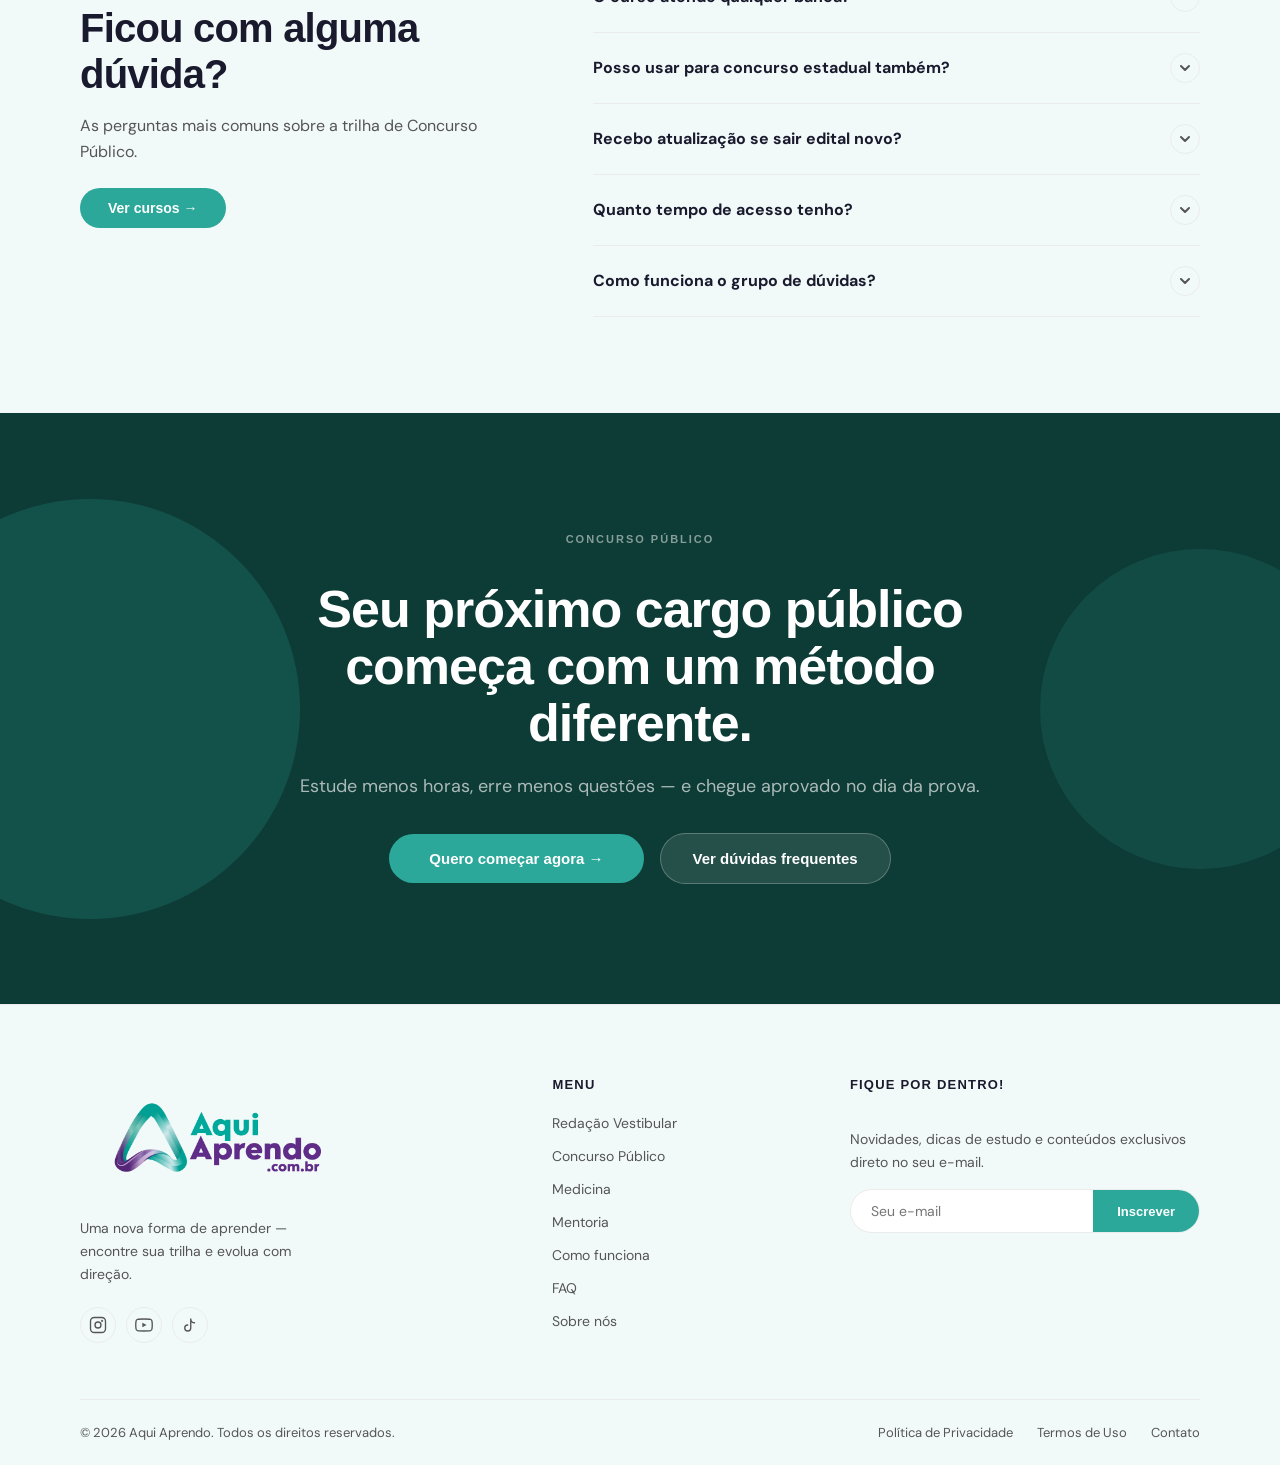
==== commit 44dbd4bf: "Lp concurso e medicina" ====
--- a/lp-concurso.html
+++ b/lp-concurso.html
@@ -4,760 +4,1627 @@
   <meta charset="UTF-8">
   <meta name="viewport" content="width=device-width, initial-scale=1.0">
   <title>Concurso Público — Aqui Aprendo</title>
+  <link rel="preconnect" href="https://api.fontshare.com">
+  <link href="https://api.fontshare.com/v2/css?f[]=clash-display@400,500,600,700&display=swap" rel="stylesheet">
+  <link rel="preconnect" href="https://fonts.googleapis.com">
+  <link rel="preconnect" href="https://fonts.gstatic.com" crossorigin>
+  <link href="https://fonts.googleapis.com/css2?family=DM+Sans:wght@400;500;600;700&display=swap" rel="stylesheet">
   <link rel="stylesheet" href="base.css">
   <style>
     :root {
-      --dominante: #6E2E8E;
-      --hero-txt: #FFFFFF;
-      --laranja: #F28B1E;
-      --preto: #0E0E0E;
-      --offwhite: #FFF8EF;
+      --dominante: #2BA89A;
+      --dominante-claro: #E8F7F5;
+      --dominante-medio: #B8E8E3;
+      --dominante-escuro: #1A6B61;
+      --bg-escuro-1: #0D3B35;
+      --bg-escuro-2: #114840;
+      --amarelo: #E8C13E;
+      --laranja: #E87C3E;
+      --preto: #1A1A2E;
+      --cinza-corpo: #555555;
+      --cinza-borda: #EBEBEB;
       --branco: #FFFFFF;
+      --offwhite: #F2FAF9;
+    }
+
+    * { box-sizing: border-box; margin: 0; padding: 0; }
+
+    body {
+      font-family: 'DM Sans', sans-serif;
+      color: var(--preto);
+      background: var(--branco);
+    }
+
+    /* UTILITÁRIOS */
+    .sec-label {
+      font-family: 'ClashDisplay-Variable', 'Clash Display', sans-serif;
+      font-size: 11px;
+      font-weight: 700;
+      text-transform: uppercase;
+      letter-spacing: 2px;
+      display: block;
+      margin-bottom: 16px;
+    }
+    .sec-title {
+      font-family: 'ClashDisplay-Variable', 'Clash Display', sans-serif;
+      font-size: 44px;
+      font-weight: 700;
+      color: var(--preto);
+      margin: 0 0 16px;
+      letter-spacing: -0.8px;
+      line-height: 1.15;
+    }
+    .sec-title-light {
+      font-family: 'ClashDisplay-Variable', 'Clash Display', sans-serif;
+      font-size: 44px;
+      font-weight: 700;
+      color: var(--branco);
+      margin: 0 0 16px;
+      letter-spacing: -0.8px;
+      line-height: 1.15;
+    }
+    .sec-sub {
+      font-size: 16px;
+      color: var(--cinza-corpo);
+      line-height: 1.6;
+      margin: 0;
     }
 
     /* NAV */
-    .nav {
+    .nav-lp {
       background: var(--branco);
-      border-bottom: 1px solid rgba(0,0,0,0.08);
+      border-bottom: 1px solid var(--cinza-borda);
       padding: 0 80px;
-    }
-
-    .nav .container {
-      max-width: 1440px;
+      position: sticky;
+      top: 0;
+      z-index: 100;
+    }
+    .nav-lp-inner {
+      max-width: 1280px;
       margin: 0 auto;
       display: flex;
       align-items: center;
       justify-content: space-between;
-      width: 100%;
       height: 72px;
-    }
-
-    .nav-back {
-      font-size: 14px;
-      color: #6B6B6B;
+      gap: 40px;
+    }
+    .nav-logo-img { height: 80px; width: auto; display: block; }
+    .nav-lp-links {
+      display: flex;
+      align-items: center;
+      gap: 32px;
+      flex: 1;
+      justify-content: center;
+    }
+    .nav-lp-link {
+      font-size: 15px;
+      font-weight: 500;
+      color: var(--cinza-corpo);
       text-decoration: none;
       transition: color 0.2s;
-    }
-
-    .nav-back:hover {
-      color: var(--preto);
-    }
-
-    /* HERO */
+      background: none;
+      border: none;
+      cursor: pointer;
+      font-family: 'DM Sans', sans-serif;
+      padding: 0;
+    }
+    .nav-lp-link:hover { color: var(--dominante); }
+    .nav-dropdown { position: relative; }
+    .nav-dropdown-btn {
+      display: flex;
+      align-items: center;
+      gap: 4px;
+    }
+    .nav-dropdown-menu {
+      position: absolute;
+      top: calc(100% + 12px);
+      left: 50%;
+      transform: translateX(-50%);
+      background: var(--branco);
+      border: 1px solid var(--cinza-borda);
+      border-radius: 16px;
+      padding: 8px;
+      min-width: 220px;
+      box-shadow: 0 8px 32px rgba(0,0,0,0.1);
+      display: none;
+      flex-direction: column;
+      gap: 2px;
+      z-index: 200;
+    }
+    .nav-dropdown:hover .nav-dropdown-menu { display: flex; }
+    .nav-dropdown-item {
+      font-size: 14px;
+      font-weight: 500;
+      color: var(--cinza-corpo);
+      text-decoration: none;
+      padding: 10px 14px;
+      border-radius: 10px;
+      transition: all 0.15s;
+      display: flex;
+      align-items: center;
+      gap: 8px;
+    }
+    .nav-dropdown-item:hover {
+      background: var(--dominante-claro);
+      color: var(--dominante);
+    }
+    .nav-dropdown-item.ativo {
+      background: var(--dominante-claro);
+      color: var(--dominante);
+      font-weight: 700;
+    }
+    .nav-drop-icon {
+      width: 28px;
+      height: 28px;
+      border-radius: 8px;
+      display: flex;
+      align-items: center;
+      justify-content: center;
+      flex-shrink: 0;
+    }
+    .nav-actions { display: flex; align-items: center; gap: 12px; }
+    .nav-cart {
+      background: none; border: none; cursor: pointer;
+      color: var(--cinza-corpo); display: flex;
+      align-items: center; justify-content: center;
+      width: 36px; height: 36px; border-radius: 8px;
+      transition: color 0.2s, background 0.2s;
+    }
+    .nav-cart:hover { color: var(--dominante); background: var(--dominante-claro); }
+    .btn-nav-outline {
+      font-family: 'ClashDisplay-Variable', 'Clash Display', sans-serif;
+      font-size: 14px; font-weight: 600; color: var(--preto);
+      border: 1.5px solid var(--cinza-borda); border-radius: 50px;
+      padding: 10px 20px; text-decoration: none; transition: all 0.2s;
+    }
+    .btn-nav-outline:hover { border-color: var(--dominante); color: var(--dominante); }
+    .btn-nav-primary {
+      font-family: 'ClashDisplay-Variable', 'Clash Display', sans-serif;
+      font-size: 14px; font-weight: 600;
+      background: var(--dominante); color: var(--branco);
+      border-radius: 50px; padding: 10px 24px;
+      text-decoration: none; transition: opacity 0.2s;
+    }
+    .btn-nav-primary:hover { opacity: 0.88; }
+
+    /* BARRA CATEGORIAS */
+    .barra-categorias {
+      background: var(--branco);
+      border-bottom: 1px solid var(--cinza-borda);
+      display: flex; align-items: center;
+      justify-content: center; padding: 20px 80px;
+    }
+    .categoria-item {
+      display: flex; flex-direction: column;
+      align-items: center; gap: 8px; padding: 0 48px;
+      text-decoration: none; transition: color 0.2s;
+    }
+    .categoria-icon {
+      color: var(--cinza-corpo);
+      display: flex; align-items: center;
+      justify-content: center; transition: color 0.2s;
+    }
+    .categoria-label {
+      font-family: 'ClashDisplay-Variable', 'Clash Display', sans-serif;
+      font-size: 13px; font-weight: 600;
+      color: var(--cinza-corpo); white-space: nowrap;
+      transition: color 0.2s;
+    }
+    .categoria-item.ativa .categoria-icon,
+    .categoria-item:hover .categoria-icon { color: var(--dominante); }
+    .categoria-item.ativa .categoria-label,
+    .categoria-item:hover .categoria-label { color: var(--dominante); }
+    .categoria-divider {
+      width: 1px; height: 40px;
+      background: var(--cinza-borda); flex-shrink: 0;
+    }
+
+    /* HERO LP */
     .hero-lp {
       background: var(--dominante);
-      padding: 100px 80px;
+      padding: 0 80px 96px;
+      overflow: hidden;
       position: relative;
-      overflow: hidden;
-      min-height: 580px;
-    }
-
-    .hero-lp .container {
-      max-width: 1440px;
+    }
+    .hero-lp-inner {
+      max-width: 1280px;
+      margin: 0 auto;
+    }
+    .hero-meta-badges {
+      display: flex;
+      gap: 10px;
+      flex-wrap: wrap;
+      padding: 32px 0 40px;
+      border-bottom: 1px solid rgba(255,255,255,0.25);
+      margin-bottom: 56px;
+    }
+    .hero-meta-badge {
+      background: rgba(255,255,255,0.2);
+      color: var(--branco);
+      font-family: 'ClashDisplay-Variable', 'Clash Display', sans-serif;
+      font-size: 13px;
+      font-weight: 600;
+      padding: 8px 16px;
+      border-radius: 50px;
+    }
+    .hero-lp-grid {
+      display: grid;
+      grid-template-columns: 1fr 420px;
+      gap: 64px;
+      align-items: center;
+    }
+    .hero-lp-h1 {
+      font-family: 'ClashDisplay-Variable', 'Clash Display', sans-serif;
+      font-size: 76px;
+      font-weight: 700;
+      line-height: 1.0;
+      color: var(--branco);
+      margin-bottom: 24px;
+      letter-spacing: -2px;
+    }
+    .hero-lp-sub {
+      font-size: 18px;
+      line-height: 1.65;
+      color: rgba(255,255,255,0.82);
+      max-width: 520px;
+      margin-bottom: 40px;
+    }
+    .hero-lp-ctas {
+      display: flex;
+      gap: 16px;
+      flex-wrap: wrap;
+      align-items: center;
+    }
+    .btn-hero-primary {
+      font-family: 'ClashDisplay-Variable', 'Clash Display', sans-serif;
+      font-size: 15px;
+      font-weight: 600;
+      background: var(--preto);
+      color: var(--branco);
+      padding: 16px 32px;
+      border-radius: 50px;
+      text-decoration: none;
+      transition: opacity 0.2s;
+      white-space: nowrap;
+    }
+    .btn-hero-primary:hover { opacity: 0.82; }
+    .btn-hero-ghost {
+      font-family: 'ClashDisplay-Variable', 'Clash Display', sans-serif;
+      font-size: 15px;
+      font-weight: 600;
+      background: rgba(255,255,255,0.15);
+      color: var(--branco);
+      padding: 16px 28px;
+      border-radius: 50px;
+      text-decoration: none;
+      border: 1.5px solid rgba(255,255,255,0.35);
+      transition: background 0.2s;
+      white-space: nowrap;
+    }
+    .btn-hero-ghost:hover { background: rgba(255,255,255,0.22); }
+
+    /* ILUSTRAÇÃO HERO */
+    .hero-lp-ilustracao {
+      position: relative;
+      height: 420px;
+      display: flex;
+      align-items: center;
+      justify-content: center;
+    }
+    .hero-ilustracao-circulo {
+      width: 340px;
+      height: 340px;
+      border-radius: 50%;
+      background: rgba(255,255,255,0.12);
+      border: 2px solid rgba(255,255,255,0.2);
+      position: absolute;
+    }
+    .hero-ilustracao-card {
+      position: absolute;
+      background: var(--branco);
+      border-radius: 14px;
+      padding: 14px 20px;
+      display: flex;
+      align-items: center;
+      gap: 10px;
+      font-family: 'ClashDisplay-Variable', 'Clash Display', sans-serif;
+      font-size: 14px;
+      font-weight: 700;
+      color: var(--preto);
+      box-shadow: 0 8px 32px rgba(0,0,0,0.12);
+      white-space: nowrap;
+    }
+    .hero-ilustracao-card span:first-child { font-size: 22px; }
+    .card-1 {
+      top: 10%;
+      left: 0;
+      animation: floatY 4s ease-in-out infinite;
+      animation-delay: 0s;
+    }
+    .card-2 {
+      top: 38%;
+      right: -10px;
+      animation: floatY 4s ease-in-out infinite;
+      animation-delay: 0.8s;
+    }
+    .card-3 {
+      bottom: 10%;
+      left: 10%;
+      animation: floatY 4s ease-in-out infinite;
+      animation-delay: 1.6s;
+    }
+    @keyframes floatY {
+      0%, 100% { transform: translateY(0); }
+      50% { transform: translateY(-10px); }
+    }
+
+    /* BARRA DE BANCAS */
+    .sec-bancas {
+      background: var(--branco);
+      padding: 44px 80px;
+      border-bottom: 1px solid var(--cinza-borda);
+      display: flex;
+      flex-direction: column;
+      align-items: center;
+      gap: 32px;
+    }
+    .sec-bancas-label {
+      font-family: 'ClashDisplay-Variable', 'Clash Display', sans-serif;
+      font-size: 11px;
+      font-weight: 700;
+      text-transform: uppercase;
+      letter-spacing: 2px;
+      color: #BBBBBB;
+    }
+    .sec-bancas-track {
+      display: flex;
+      align-items: center;
+      justify-content: center;
+      gap: 48px;
+      flex-wrap: wrap;
+    }
+    .banca-item {
+      font-family: 'ClashDisplay-Variable', 'Clash Display', sans-serif;
+      font-size: 16px;
+      font-weight: 700;
+      color: #CCCCCC;
+      letter-spacing: 0.5px;
+      transition: color 0.3s;
+    }
+    .banca-item:hover { color: var(--cinza-corpo); }
+    .banca-divider {
+      width: 1px;
+      height: 28px;
+      background: var(--cinza-borda);
+      flex-shrink: 0;
+    }
+
+    /* RESPONSIVO HERO + NAV */
+    @media (max-width: 900px) {
+      .hero-lp { padding: 0 24px 64px; }
+      .hero-lp-grid { grid-template-columns: 1fr; }
+      .hero-lp-ilustracao { display: none; }
+      .hero-lp-h1 { font-size: 44px; letter-spacing: -1px; }
+      .hero-meta-badges { padding: 24px 0 32px; margin-bottom: 40px; }
+      .barra-categorias { padding: 16px 24px; }
+      .categoria-item { padding: 0 20px; }
+      .nav-lp { padding: 0 24px; }
+      .nav-lp-links { display: none; }
+      .sec-bancas { padding: 32px 24px; gap: 20px; }
+      .banca-divider { display: none; }
+      .sec-bancas-track { gap: 28px; }
+    }
+    @media (max-width: 560px) {
+      .categoria-label { font-size: 11px; }
+      .categoria-item { padding: 0 12px; }
+    }
+
+    /* PARA QUEM É */
+    .sec-para-quem {
+      background: var(--dominante-claro);
+      padding: 96px 80px;
+    }
+    .sec-para-quem-inner {
+      max-width: 1280px;
       margin: 0 auto;
       display: grid;
-      grid-template-columns: 1fr 280px;
+      grid-template-columns: 1fr 1.6fr;
       gap: 80px;
       align-items: center;
     }
-
-    .hero-badge {
-      display: inline-flex;
-      align-items: center;
-      gap: 6px;
-      background: rgba(255,255,255,0.15);
-      color: var(--hero-txt);
-      padding: 8px 18px;
-      border-radius: 20px;
-      font-size: 12px;
-      font-weight: 600;
-      margin-bottom: 28px;
-      width: fit-content;
-    }
-
-    .hero-lp h1 {
-      font-size: 64px;
-      font-weight: 800;
-      line-height: 1.05;
-      color: var(--hero-txt);
-      margin-bottom: 28px;
-      letter-spacing: -1.5px;
-    }
-
-    .hero-lp-sub {
-      font-size: 18px;
-      font-weight: 400;
-      line-height: 1.6;
-      color: rgba(255,255,255,0.8);
-      max-width: 560px;
-      margin-bottom: 44px;
-    }
-
-    .hero-ctas {
-      display: flex;
+    .para-quem-left h2 { margin-bottom: 16px; }
+    .para-quem-cards {
+      display: flex;
+      flex-direction: column;
       gap: 16px;
-      align-items: center;
-    }
-
-    .btn-hero {
-      padding: 16px 32px;
-      border-radius: 8px;
-      font-size: 15px;
-      font-weight: 700;
-      text-decoration: none;
-      display: inline-block;
-      transition: opacity 0.2s;
-      border: none;
-      cursor: pointer;
-      font-family: 'Syne', sans-serif;
-    }
-
-    .btn-hero-primary {
-      background: var(--laranja);
-      color: var(--branco);
-    }
-
-    .btn-hero-outline {
-      background: transparent;
-      color: var(--hero-txt);
-      border: 1.5px solid var(--hero-txt);
-    }
-
-    .hero-stat {
-      background: rgba(255,255,255,0.1);
-      border-radius: 16px;
-      padding: 40px 32px;
-      text-align: center;
-      color: var(--hero-txt);
-    }
-
-    .stat-value {
-      display: block;
-      font-size: 52px;
-      font-weight: 800;
-      line-height: 1;
-      margin-bottom: 12px;
-    }
-
-    .stat-label {
-      display: block;
-      font-size: 14px;
-      font-weight: 400;
-      line-height: 1.5;
-      opacity: 0.85;
-    }
-
-    /* PARA QUEM É */
-    .sec-para-quem {
-      background: var(--offwhite);
-      padding: 96px 80px;
-    }
-
-    .sec-title {
-      font-size: 44px;
-      font-weight: 800;
-      text-align: center;
-      margin-bottom: 56px;
-      letter-spacing: -0.8px;
-      color: var(--preto);
-    }
-
-    .cards-grid-3 {
-      display: grid;
-      grid-template-columns: repeat(3, 1fr);
-      gap: 28px;
-      max-width: 1440px;
-      margin: 0 auto;
-    }
-
-    .card-perfil {
+    }
+    .para-quem-card {
       background: var(--branco);
       border-radius: 16px;
-      padding: 32px 28px;
-      box-shadow: 0 4px 24px rgba(0,0,0,0.07);
-    }
-
-    .card-perfil-bar {
-      width: 40px;
-      height: 4px;
-      background: var(--dominante);
-      border-radius: 2px;
-      margin-bottom: 20px;
-    }
-
-    .card-perfil p {
-      font-size: 16px;
+      padding: 24px 28px;
+      display: flex;
+      align-items: center;
+      gap: 20px;
+      border-left: 4px solid var(--dominante);
+      transition: transform 0.2s;
+      box-shadow: 0 2px 12px rgba(0,0,0,0.05);
+    }
+    .para-quem-card:hover { transform: translateX(4px); }
+    .para-quem-icon {
+      width: 48px;
+      height: 48px;
+      border-radius: 12px;
+      background: var(--dominante-claro);
+      color: var(--dominante);
+      display: flex;
+      align-items: center;
+      justify-content: center;
+      flex-shrink: 0;
+      transition: background 0.2s;
+    }
+    .para-quem-card:hover .para-quem-icon { background: var(--dominante-medio); }
+    .para-quem-card p {
+      font-size: 15px;
+      color: var(--preto);
+      line-height: 1.55;
       font-weight: 500;
-      line-height: 1.55;
-      color: var(--preto);
-    }
-
-    /* O QUE VAI APRENDER */
+      margin: 0;
+    }
+
+    @media (max-width: 900px) {
+      .sec-para-quem { padding: 72px 40px; }
+      .sec-para-quem-inner { grid-template-columns: 1fr; gap: 40px; }
+    }
+    @media (max-width: 560px) { .sec-para-quem { padding: 64px 24px; } }
+
+    /* MÓDULOS */
     .sec-modulos {
-      background: #0E0E0E;
+      background: var(--bg-escuro-1);
       padding: 96px 80px;
     }
-
-    .sec-title-light {
-      color: var(--branco);
-    }
-
+    .sec-modulos-inner {
+      max-width: 1280px;
+      margin: 0 auto;
+    }
     .modulos-grid {
       display: grid;
       grid-template-columns: repeat(3, 1fr);
       gap: 20px;
-      max-width: 1440px;
-      margin: 0 auto;
-    }
-
+    }
     .card-modulo {
-      background: rgba(255,255,255,0.06);
-      border-radius: 12px;
-      padding: 24px;
-    }
-
+      background: rgba(255,255,255,0.07);
+      border: 1px solid rgba(255,255,255,0.1);
+      border-radius: 16px;
+      padding: 28px;
+      transition: background 0.2s;
+    }
+    .card-modulo:hover { background: rgba(255,255,255,0.11); }
     .modulo-num {
+      font-family: 'ClashDisplay-Variable', 'Clash Display', sans-serif;
       font-size: 12px;
       font-weight: 700;
       color: var(--dominante);
-      margin-bottom: 10px;
+      margin-bottom: 12px;
       letter-spacing: 1px;
     }
-
     .modulo-titulo {
-      font-size: 15px;
+      font-family: 'ClashDisplay-Variable', 'Clash Display', sans-serif;
+      font-size: 16px;
       font-weight: 700;
       color: var(--branco);
       margin-bottom: 10px;
       line-height: 1.35;
     }
-
     .modulo-desc {
       font-size: 13px;
-      font-weight: 400;
       color: rgba(255,255,255,0.6);
-      line-height: 1.55;
+      line-height: 1.6;
+    }
+
+    @media (max-width: 900px) {
+      .sec-modulos { padding: 72px 40px; }
+      .modulos-grid { grid-template-columns: repeat(2, 1fr); }
+    }
+    @media (max-width: 560px) {
+      .sec-modulos { padding: 64px 24px; }
+      .modulos-grid { grid-template-columns: 1fr; }
     }
 
     /* JORNADA */
     .sec-jornada {
-      background: #141414;
+      background: var(--dominante);
       padding: 96px 80px;
-    }
-
+      position: relative;
+      overflow: hidden;
+    }
+    .sec-jornada::before {
+      content: '';
+      position: absolute;
+      right: -100px; top: -100px;
+      width: 400px; height: 400px;
+      background: rgba(255,255,255,0.08);
+      border-radius: 50%; z-index: 0;
+    }
+    .sec-jornada::after {
+      content: '';
+      position: absolute;
+      left: -80px; bottom: -80px;
+      width: 300px; height: 300px;
+      background: rgba(0,0,0,0.06);
+      border-radius: 50%; z-index: 0;
+    }
+    .sec-jornada-inner {
+      max-width: 1280px;
+      margin: 0 auto;
+      position: relative;
+      z-index: 1;
+      text-align: center;
+    }
+    .sec-jornada-inner .sec-label {
+      color: rgba(0,0,0,0.45);
+      display: block;
+      margin-bottom: 12px;
+    }
+    .sec-jornada-inner .sec-title { color: var(--preto); margin-bottom: 12px; }
+    .sec-jornada-inner .sec-sub {
+      color: rgba(0,0,0,0.6);
+      margin-bottom: 56px;
+      max-width: 560px;
+      margin-left: auto;
+      margin-right: auto;
+    }
     .jornada-grid {
       display: grid;
       grid-template-columns: repeat(4, 1fr);
+      gap: 20px;
+      text-align: left;
+    }
+    .jornada-step {
+      background: var(--branco);
+      border-radius: 20px;
+      padding: 32px 24px;
+      display: flex;
+      flex-direction: column;
+      gap: 16px;
+      transition: transform 0.2s, box-shadow 0.2s;
+      box-shadow: 0 4px 20px rgba(0,0,0,0.08);
+    }
+    .jornada-step:hover {
+      transform: translateY(-4px);
+      box-shadow: 0 12px 32px rgba(0,0,0,0.12);
+    }
+    .jornada-num {
+      font-family: 'ClashDisplay-Variable', 'Clash Display', sans-serif;
+      font-size: 12px;
+      font-weight: 700;
+      color: var(--dominante);
+      letter-spacing: 1px;
+    }
+    .jornada-icon {
+      width: 52px; height: 52px;
+      background: var(--dominante-claro);
+      border-radius: 14px;
+      display: flex; align-items: center; justify-content: center;
+      color: var(--dominante);
+      flex-shrink: 0;
+    }
+    .jornada-titulo {
+      font-family: 'ClashDisplay-Variable', 'Clash Display', sans-serif;
+      font-size: 17px;
+      font-weight: 700;
+      color: var(--preto);
+      line-height: 1.3;
+    }
+    .jornada-desc {
+      font-size: 13px;
+      color: var(--cinza-corpo);
+      line-height: 1.65;
+    }
+
+    @media (max-width: 900px) {
+      .sec-jornada { padding: 72px 40px; }
+      .jornada-grid { grid-template-columns: repeat(2, 1fr); }
+    }
+    @media (max-width: 560px) {
+      .sec-jornada { padding: 64px 24px; }
+      .jornada-grid { grid-template-columns: 1fr; }
+    }
+
+    /* DIFERENCIAIS LP */
+    .sec-dif-lp {
+      background: var(--offwhite);
+      padding: 96px 80px;
+    }
+    .sec-dif-lp-inner { max-width: 1280px; margin: 0 auto; }
+    .dif-lp-grid {
+      display: grid;
+      grid-template-columns: repeat(2, 1fr);
+      gap: 20px;
+    }
+    .dif-lp-card {
+      background: var(--branco);
+      border-radius: 20px;
+      padding: 32px;
+      display: flex;
+      gap: 20px;
+      align-items: flex-start;
+      box-shadow: 0 2px 16px rgba(0,0,0,0.05);
+      transition: transform 0.2s, box-shadow 0.2s;
+    }
+    .dif-lp-card:hover {
+      transform: translateY(-3px);
+      box-shadow: 0 8px 24px rgba(0,0,0,0.09);
+    }
+    .dif-lp-icon {
+      width: 56px; height: 56px;
+      background: var(--dominante);
+      border-radius: 14px;
+      display: flex; align-items: center; justify-content: center;
+      color: var(--branco);
+      flex-shrink: 0;
+    }
+    .dif-lp-content h4 {
+      font-family: 'ClashDisplay-Variable', 'Clash Display', sans-serif;
+      font-size: 17px;
+      font-weight: 700;
+      color: var(--preto);
+      margin: 0 0 8px;
+      line-height: 1.3;
+    }
+    .dif-lp-content p {
+      font-size: 14px;
+      color: var(--cinza-corpo);
+      line-height: 1.6;
+      margin: 0;
+    }
+
+    @media (max-width: 900px) {
+      .sec-dif-lp { padding: 72px 40px; }
+      .dif-lp-grid { grid-template-columns: 1fr; }
+    }
+    @media (max-width: 560px) { .sec-dif-lp { padding: 64px 24px; } }
+
+    /* DEPOIMENTOS LP */
+    .sec-depo-lp {
+      background: var(--dominante-claro);
+      padding: 96px 80px;
+    }
+    .sec-depo-lp-inner { max-width: 1280px; margin: 0 auto; }
+    .depo-lp-grid {
+      display: grid;
+      grid-template-columns: repeat(3, 1fr);
       gap: 24px;
-      max-width: 1440px;
-      margin: 0 auto;
-    }
-
-    .card-step {
-      background: rgba(255,255,255,0.05);
-      border-radius: 12px;
-      padding: 28px 24px;
-    }
-
-    .step-num {
-      width: 40px;
-      height: 40px;
+      margin-top: 48px;
+    }
+    .depo-lp-card {
+      background: var(--branco);
+      border-radius: 20px;
+      padding: 32px;
+      display: flex;
+      flex-direction: column;
+      gap: 16px;
+      box-shadow: 0 4px 20px rgba(0,0,0,0.06);
+    }
+    .depo-lp-stars { font-size: 16px; color: var(--amarelo); letter-spacing: 2px; }
+    .depo-lp-texto {
+      font-size: 15px;
+      color: var(--cinza-corpo);
+      line-height: 1.7;
+      font-style: italic;
+      flex: 1;
+    }
+    .depo-lp-autor { display: flex; align-items: center; gap: 12px; }
+    .depo-lp-avatar {
+      width: 40px; height: 40px;
       border-radius: 50%;
       background: var(--dominante);
       color: var(--branco);
-      font-size: 14px;
-      font-weight: 700;
-      display: flex;
-      align-items: center;
-      justify-content: center;
-      margin-bottom: 20px;
-    }
-
-    .step-titulo {
-      font-size: 16px;
-      font-weight: 700;
-      color: var(--branco);
-      margin-bottom: 10px;
-      line-height: 1.3;
-    }
-
-    .step-desc {
-      font-size: 13px;
-      font-weight: 400;
-      color: rgba(255,255,255,0.55);
-      line-height: 1.55;
-    }
-
-    /* DIFERENCIAIS */
-    .sec-diferenciais {
-      background: var(--offwhite);
-      padding: 96px 80px;
-    }
-
-    .diferenciais-list {
-      display: flex;
-      flex-direction: column;
-      gap: 4px;
-      max-width: 860px;
-      margin: 0 auto;
-    }
-
-    .diferencial-item {
-      display: flex;
-      align-items: center;
-      gap: 20px;
-      padding: 22px 0;
-      border-bottom: 1px solid rgba(0,0,0,0.07);
-    }
-
-    .diferencial-item:last-child {
-      border-bottom: none;
-    }
-
-    .diferencial-bar {
-      width: 4px;
-      height: 44px;
-      background: var(--dominante);
-      border-radius: 2px;
+      font-family: 'ClashDisplay-Variable', 'Clash Display', sans-serif;
+      font-size: 15px; font-weight: 700;
+      display: flex; align-items: center; justify-content: center;
       flex-shrink: 0;
     }
-
-    .diferencial-txt {
-      font-size: 18px;
-      font-weight: 500;
-      color: var(--preto);
-      line-height: 1.4;
-    }
-
-    /* DEPOIMENTOS */
-    .sec-depoimentos {
-      background: #F0F0F0;
-      padding: 96px 80px;
-    }
-
-    .card-dep {
-      background: var(--branco);
-      border-radius: 16px;
-      padding: 32px 28px;
-      box-shadow: 0 4px 20px rgba(0,0,0,0.06);
-    }
-
-    .dep-aspas {
-      font-size: 32px;
-      color: var(--dominante);
-      line-height: 1;
-      margin-bottom: 14px;
-    }
-
-    .dep-texto {
-      font-size: 15px;
-      font-weight: 400;
-      line-height: 1.65;
-      color: var(--preto);
-      margin-bottom: 24px;
-    }
-
-    .dep-autor {
-      font-size: 14px;
-      font-weight: 700;
-      color: var(--preto);
-    }
-
-    .dep-cargo {
-      font-size: 13px;
-      font-weight: 400;
-      color: #6B6B6B;
-      margin-top: 2px;
-    }
+    .depo-lp-nome {
+      font-family: 'ClashDisplay-Variable', 'Clash Display', sans-serif;
+      font-size: 14px; font-weight: 700;
+      color: var(--preto); display: block;
+    }
+    .depo-lp-info { font-size: 12px; color: var(--cinza-corpo); display: block; }
 
     /* INVESTIMENTO */
     .sec-invest {
-      background: #0E0E0E;
+      background: var(--dominante-claro);
       padding: 96px 80px;
-    }
-
-    .invest-card {
-      background: var(--offwhite);
-      border-radius: 20px;
-      border: 2px solid var(--dominante);
-      padding: 48px;
-      max-width: 640px;
+      border-top: 1px solid var(--dominante-medio);
+    }
+    .sec-invest .sec-label,
+    .sec-invest .sec-title,
+    .sec-invest .sec-sub {
+      text-align: left;
+      margin-left: 0;
+      margin-right: 0;
+    }
+    .sec-invest-inner {
+      max-width: 1280px;
       margin: 0 auto;
-    }
-
-    .invest-price {
-      font-size: 36px;
-      font-weight: 800;
-      color: var(--preto);
-      text-align: center;
-      margin-bottom: 8px;
-      letter-spacing: -0.8px;
-    }
-
-    .invest-parcelas {
-      font-size: 15px;
-      color: #6B6B6B;
-      text-align: center;
-      margin-bottom: 36px;
-    }
-
-    .invest-inclui-titulo {
+      display: grid;
+      grid-template-columns: 1fr 480px;
+      gap: 64px;
+      align-items: start;
+    }
+    .invest-beneficios {
+      list-style: none;
+      display: flex;
+      flex-direction: column;
+      gap: 8px;
+      margin-top: 8px;
+    }
+    .invest-beneficios li {
       font-size: 13px;
-      font-weight: 600;
-      color: var(--preto);
-      text-transform: uppercase;
-      letter-spacing: 1px;
-      margin-bottom: 16px;
-    }
-
-    .invest-list {
-      list-style: none;
-      display: flex;
-      flex-direction: column;
-      gap: 10px;
-      margin-bottom: 36px;
-    }
-
-    .invest-list li {
+      color: var(--cinza-corpo);
+      line-height: 1.4;
       display: flex;
       align-items: center;
-      gap: 10px;
-      font-size: 14px;
-      color: var(--preto);
-    }
-
-    .invest-list li::before {
+      gap: 8px;
+      padding: 10px 14px;
+      background: var(--branco);
+      border-radius: 8px;
+      font-weight: 500;
+    }
+    .invest-beneficios li::before {
       content: '✓';
       color: var(--dominante);
       font-weight: 700;
+      font-size: 13px;
       flex-shrink: 0;
     }
-
+    .invest-carrossel-wrapper {
+      position: sticky;
+      top: 100px;
+      display: flex;
+      flex-direction: column;
+      gap: 16px;
+      overflow: hidden;
+      width: 100%;
+    }
+    .invest-carrossel {
+      display: flex;
+      width: 100%;
+      will-change: transform;
+    }
+    .invest-card {
+      min-width: 100%;
+      width: 100%;
+      flex-shrink: 0;
+      background: var(--branco);
+      border-radius: 24px;
+      overflow: hidden;
+      box-shadow: 0 8px 40px rgba(43,168,154,0.12);
+      border: 2px solid var(--cinza-borda);
+      display: flex;
+      flex-direction: column;
+    }
+    .invest-card-destaque {
+      border-color: var(--dominante);
+      box-shadow: 0 8px 40px rgba(43,168,154,0.25);
+    }
+    .invest-card-top {
+      background: var(--dominante);
+      padding: 32px 28px;
+      display: flex;
+      flex-direction: column;
+      gap: 10px;
+      border-bottom: none;
+    }
+    .invest-curso-tag {
+      font-family: 'ClashDisplay-Variable', 'Clash Display', sans-serif;
+      font-size: 11px; font-weight: 700;
+      text-transform: uppercase; letter-spacing: 1.5px;
+      color: rgba(255,255,255,0.75);
+      background: rgba(255,255,255,0.15);
+      padding: 5px 14px; border-radius: 50px;
+      width: fit-content; display: block;
+    }
+    .invest-curso-tag-pop {
+      font-family: 'ClashDisplay-Variable', 'Clash Display', sans-serif;
+      font-size: 11px; font-weight: 700;
+      text-transform: uppercase; letter-spacing: 1px;
+      color: var(--dominante-escuro);
+      background: var(--amarelo);
+      padding: 5px 14px; border-radius: 50px;
+      width: fit-content; display: block;
+      margin-bottom: 4px;
+    }
+    .invest-curso-nome {
+      font-family: 'ClashDisplay-Variable', 'Clash Display', sans-serif;
+      font-size: 22px; font-weight: 700;
+      color: var(--branco); line-height: 1.2; margin: 0;
+    }
+    .invest-curso-desc {
+      font-size: 13px;
+      color: rgba(255,255,255,0.72);
+      line-height: 1.5; margin: 0;
+    }
+    .invest-preco {
+      font-family: 'ClashDisplay-Variable', 'Clash Display', sans-serif;
+      font-size: 44px; font-weight: 700;
+      color: var(--branco);
+      line-height: 1; letter-spacing: -1.5px;
+    }
+    .invest-parcelas {
+      font-size: 13px;
+      color: rgba(255,255,255,0.75);
+      font-weight: 500;
+    }
+    .invest-card-divider {
+      height: 1px;
+      background: var(--cinza-borda);
+    }
+    .invest-card-grade { flex: 1; }
+    .invest-grade-titulo {
+      font-family: 'ClashDisplay-Variable', 'Clash Display', sans-serif;
+      font-size: 11px; font-weight: 700;
+      text-transform: uppercase; letter-spacing: 1px;
+      color: var(--cinza-corpo);
+      display: block;
+      margin-bottom: 12px;
+      padding: 20px 28px 0;
+    }
+    .invest-card-lista {
+      list-style: none;
+      padding: 0 28px 24px;
+      display: flex;
+      flex-direction: column;
+      gap: 12px;
+    }
+    .invest-card-lista li {
+      font-size: 14px;
+      color: var(--preto);
+      font-weight: 500;
+      line-height: 1.4;
+      display: flex;
+      align-items: center;
+      gap: 8px;
+    }
     .btn-invest {
-      width: 100%;
-      padding: 18px 40px;
-      background: var(--laranja);
+      display: block;
+      margin: 8px 28px 12px;
+      padding: 15px 20px;
+      background: var(--dominante);
       color: var(--branco);
-      border: none;
-      border-radius: 8px;
-      font-size: 16px;
-      font-weight: 700;
-      text-decoration: none;
-      display: block;
+      border-radius: 50px;
+      font-family: 'ClashDisplay-Variable', 'Clash Display', sans-serif;
+      font-size: 15px; font-weight: 700;
+      text-decoration: none; text-align: center;
+      transition: opacity 0.2s;
+      border: none; cursor: pointer;
+    }
+    .btn-invest:hover { opacity: 0.88; }
+    .invest-garantia {
       text-align: center;
-      cursor: pointer;
-      font-family: 'Syne', sans-serif;
-      transition: opacity 0.2s;
-    }
-
-    .btn-invest:hover {
-      opacity: 0.9;
-    }
-
-    /* FAQ */
-    .sec-faq {
+      font-size: 12px;
+      color: var(--cinza-corpo);
+      padding: 0 28px 24px;
+    }
+    .invest-carrossel-nav {
+      display: flex;
+      align-items: center;
+      justify-content: space-between;
+      padding: 0 4px;
+    }
+    .invest-nav-btn {
+      width: 40px; height: 40px;
+      border-radius: 50%;
+      border: 1.5px solid var(--cinza-borda);
+      background: var(--branco);
+      cursor: pointer; font-size: 16px;
+      display: flex; align-items: center; justify-content: center;
+      transition: all 0.2s;
+      color: var(--preto); flex-shrink: 0;
+    }
+    .invest-nav-btn:hover { border-color: var(--dominante); color: var(--dominante); }
+    .invest-nav-dots { display: flex; gap: 6px; align-items: center; }
+    .invest-dot {
+      width: 8px; height: 8px;
+      border-radius: 50%;
+      background: var(--cinza-borda);
+      transition: all 0.2s; cursor: pointer;
+    }
+    .invest-dot.ativo {
+      background: var(--dominante);
+      width: 24px; border-radius: 4px;
+    }
+
+    @media (max-width: 900px) {
+      .sec-invest { padding: 72px 40px; }
+      .sec-invest-inner { grid-template-columns: 1fr; gap: 40px; }
+      .invest-carrossel-wrapper { position: static; }
+      .depo-lp-grid { grid-template-columns: 1fr; }
+      .sec-depo-lp { padding: 72px 40px; }
+    }
+    @media (max-width: 560px) {
+      .sec-invest { padding: 64px 24px; }
+      .sec-depo-lp { padding: 64px 24px; }
+    }
+
+    /* FAQ LP */
+    .sec-faq-lp {
       background: var(--offwhite);
       padding: 96px 80px;
     }
-
-    .faq-list {
-      max-width: 860px;
+    .sec-faq-lp-inner {
+      max-width: 1280px;
       margin: 0 auto;
+      display: grid;
+      grid-template-columns: 1fr 1.4fr;
+      gap: 80px;
+      align-items: start;
+    }
+    .faq-lp-left {
+      position: sticky;
+      top: 100px;
       display: flex;
       flex-direction: column;
-      gap: 8px;
-    }
-
-    .faq-item {
-      background: var(--branco);
-      border-radius: 8px;
-      box-shadow: 0 2px 10px rgba(0,0,0,0.04);
-      overflow: hidden;
-    }
-
-    .faq-q {
+      gap: 16px;
+      align-items: flex-start;
+      text-align: left;
+    }
+    .sec-faq-lp .sec-label { text-align: left; }
+    .sec-faq-lp .sec-title {
+      text-align: left;
+      font-family: 'ClashDisplay-Variable', 'Clash Display', sans-serif;
+      font-size: 40px; font-weight: 700;
+      color: var(--preto);
+      margin: 0; letter-spacing: -0.8px; line-height: 1.15;
+      max-width: 100%;
+    }
+    .sec-faq-lp .sec-sub {
+      text-align: left;
+      font-size: 16px;
+      color: var(--cinza-corpo);
+      line-height: 1.6;
+      margin: 0; max-width: 100%;
+    }
+    .btn-faq-cta {
+      font-family: 'ClashDisplay-Variable', 'Clash Display', sans-serif;
+      font-size: 14px; font-weight: 700;
+      color: var(--branco);
+      background: var(--dominante);
+      border-radius: 50px;
+      padding: 12px 28px;
+      text-decoration: none;
+      display: inline-block;
+      width: fit-content;
+      transition: opacity 0.2s;
+      margin-top: 8px;
+      align-self: flex-start;
+    }
+    .btn-faq-cta:hover { opacity: 0.88; }
+    .faq-lp-list { display: flex; flex-direction: column; }
+    .faq-lp-item { border-bottom: 1px solid var(--cinza-borda); }
+    .faq-lp-item:first-child { border-top: 1px solid var(--cinza-borda); }
+    .faq-lp-q {
       width: 100%;
-      background: none;
-      border: none;
-      padding: 20px 28px;
-      display: flex;
-      align-items: center;
-      justify-content: space-between;
+      background: none; border: none;
+      padding: 20px 0;
+      display: flex; align-items: center;
+      justify-content: space-between; gap: 16px;
       cursor: pointer;
-      font-family: 'Syne', sans-serif;
-      font-size: 15px;
-      font-weight: 600;
-      color: var(--preto);
-      text-align: left;
-    }
-
-    .faq-chevron {
-      font-size: 22px;
+      font-family: 'DM Sans', sans-serif;
+      font-size: 16px; font-weight: 700;
+      color: var(--preto); text-align: left;
+    }
+    .faq-lp-q span { flex: 1; }
+    .faq-lp-chevron {
+      width: 30px; height: 30px;
+      border-radius: 50%;
+      border: 1.5px solid var(--cinza-borda);
+      display: flex; align-items: center; justify-content: center;
+      color: var(--cinza-corpo);
+      flex-shrink: 0;
+      transition: all 0.25s;
+    }
+    .faq-lp-item.open .faq-lp-chevron {
+      transform: rotate(180deg);
+      border-color: var(--dominante);
       color: var(--dominante);
-      font-weight: 400;
-      flex-shrink: 0;
-      transition: transform 0.25s;
-    }
-
-    .faq-item.open .faq-chevron {
-      transform: rotate(45deg);
-    }
-
-    .faq-a {
+    }
+    .faq-lp-a {
       max-height: 0;
       overflow: hidden;
-      transition: max-height 0.3s ease;
+      transition: max-height 0.35s ease;
+    }
+    .faq-lp-item.open .faq-lp-a { max-height: 200px; }
+    .faq-lp-a-inner {
+      padding: 0 0 20px;
       font-size: 14px;
-      color: #6B6B6B;
-      line-height: 1.65;
-    }
-
-    .faq-item.open .faq-a {
-      max-height: 200px;
-    }
-
-    .faq-a-inner {
-      padding: 0 28px 20px;
-    }
-
-    /* CTA FINAL */
-    .sec-cta-final {
+      color: var(--cinza-corpo);
+      line-height: 1.7;
+    }
+
+    @media (max-width: 900px) {
+      .sec-faq-lp { padding: 72px 40px; }
+      .sec-faq-lp-inner { grid-template-columns: 1fr; gap: 48px; }
+      .faq-lp-left { position: static; }
+      .sec-faq-lp .sec-title { font-size: 32px; }
+    }
+    @media (max-width: 560px) { .sec-faq-lp { padding: 64px 24px; } }
+
+    /* CTA FINAL LP */
+    .sec-cta-lp {
+      background: var(--bg-escuro-1);
+      padding: 120px 80px;
+      text-align: center;
+      position: relative;
+      overflow: hidden;
+    }
+    .sec-cta-lp-circle-1 {
+      position: absolute;
+      left: -120px; top: 50%;
+      transform: translateY(-50%);
+      width: 420px; height: 420px;
+      background: var(--dominante-escuro);
+      border-radius: 50%;
+      opacity: 0.5; z-index: 0;
+    }
+    .sec-cta-lp-circle-2 {
+      position: absolute;
+      right: -80px; top: 50%;
+      transform: translateY(-50%);
+      width: 320px; height: 320px;
+      background: rgba(43,168,154,0.15);
+      border-radius: 50%; z-index: 0;
+    }
+    .sec-cta-lp-content {
+      position: relative; z-index: 1;
+      max-width: 680px;
+      margin: 0 auto;
+      display: flex; flex-direction: column;
+      align-items: center; gap: 20px;
+    }
+    .sec-cta-lp h2 {
+      font-family: 'ClashDisplay-Variable', 'Clash Display', sans-serif;
+      font-size: 52px; font-weight: 700;
+      color: var(--branco);
+      line-height: 1.1; letter-spacing: -1px; margin: 0;
+    }
+    .sec-cta-lp p {
+      font-size: 18px;
+      color: rgba(255,255,255,0.65);
+      line-height: 1.6; margin: 0;
+    }
+    .cta-lp-btns {
+      display: flex; gap: 16px;
+      align-items: center; flex-wrap: wrap;
+      justify-content: center; margin-top: 12px;
+    }
+    .btn-cta-lp {
       background: var(--dominante);
-      padding: 96px 80px;
+      color: var(--branco);
+      padding: 16px 40px; border-radius: 50px;
+      font-family: 'ClashDisplay-Variable', 'Clash Display', sans-serif;
+      font-size: 15px; font-weight: 700;
+      text-decoration: none; transition: opacity 0.2s;
+      display: inline-block;
+    }
+    .btn-cta-lp:hover { opacity: 0.88; }
+    .btn-cta-lp-ghost {
+      background: rgba(255,255,255,0.1);
+      color: var(--branco);
+      padding: 16px 32px; border-radius: 50px;
+      font-family: 'ClashDisplay-Variable', 'Clash Display', sans-serif;
+      font-size: 15px; font-weight: 600;
+      text-decoration: none;
+      border: 1.5px solid rgba(255,255,255,0.25);
+      transition: background 0.2s; display: inline-block;
+    }
+    .btn-cta-lp-ghost:hover { background: rgba(255,255,255,0.18); }
+
+    @media (max-width: 900px) {
+      .sec-cta-lp { padding: 80px 40px; }
+      .sec-cta-lp h2 { font-size: 36px; }
+    }
+    @media (max-width: 560px) {
+      .sec-cta-lp { padding: 72px 24px; }
+      .sec-cta-lp h2 { font-size: 32px; }
+      .cta-lp-btns { flex-direction: column; width: 100%; }
+      .btn-cta-lp, .btn-cta-lp-ghost { width: 100%; text-align: center; }
+    }
+
+    /* FOOTER LP */
+    .footer-lp {
+      background: var(--offwhite);
+      border-top: 1px solid var(--cinza-borda);
+    }
+    .footer-lp-inner {
+      max-width: 1280px;
+      margin: 0 auto;
+      padding: 72px 80px 0;
+    }
+    .footer-lp-grid {
+      display: grid;
+      grid-template-columns: 1.4fr 0.8fr 1.2fr;
+      gap: 64px;
+      margin-bottom: 56px;
+      align-items: start;
+    }
+    .footer-lp-marca { display: flex; flex-direction: column; gap: 20px; }
+    .footer-lp-logo { height: 120px; width: auto; display: block; align-self: flex-start; }
+    .footer-lp-tagline {
+      font-size: 14px; color: var(--cinza-corpo);
+      line-height: 1.65; max-width: 260px; margin: 0;
+    }
+    .footer-lp-socials { display: flex; gap: 10px; }
+    .footer-lp-social {
+      width: 36px; height: 36px;
+      border-radius: 50%;
+      border: 1.5px solid var(--cinza-borda);
+      display: flex; align-items: center; justify-content: center;
+      color: var(--cinza-corpo);
+      text-decoration: none; transition: all 0.2s;
+    }
+    .footer-lp-social:hover {
+      border-color: var(--dominante);
+      color: var(--dominante);
+      background: var(--dominante-claro);
+    }
+    .footer-lp-col { display: flex; flex-direction: column; }
+    .footer-lp-col-title {
+      font-family: 'ClashDisplay-Variable', 'Clash Display', sans-serif;
+      font-size: 13px; font-weight: 600;
+      text-transform: uppercase; letter-spacing: 1.2px;
+      color: var(--preto); margin: 0 0 20px;
+    }
+    .footer-lp-links { list-style: none; padding: 0; margin: 0; display: flex; flex-direction: column; gap: 12px; }
+    .footer-lp-links a { font-size: 14px; color: var(--cinza-corpo); text-decoration: none; transition: color 0.2s; }
+    .footer-lp-links a:hover { color: var(--dominante); }
+    .footer-lp-newsletter { gap: 16px; }
+    .footer-lp-newsletter-sub { font-size: 14px; color: var(--cinza-corpo); line-height: 1.6; margin: 0; }
+    .footer-lp-newsletter-form {
+      display: flex; border-radius: 50px; overflow: hidden;
+      border: 1.5px solid var(--cinza-borda);
+      background: var(--branco);
+    }
+    .footer-lp-newsletter-input {
+      flex: 1; border: none; outline: none;
+      padding: 12px 20px; font-size: 14px;
+      font-family: 'DM Sans', sans-serif;
+      color: var(--preto); background: transparent;
+    }
+    .footer-lp-newsletter-btn {
+      background: var(--dominante); color: var(--branco);
+      border: none; padding: 12px 24px;
+      font-family: 'ClashDisplay-Variable', 'Clash Display', sans-serif;
+      font-size: 13px; font-weight: 600;
+      cursor: pointer; white-space: nowrap; transition: opacity 0.2s;
+    }
+    .footer-lp-newsletter-btn:hover { opacity: 0.88; }
+    .footer-lp-bottom {
+      border-top: 1px solid var(--cinza-borda);
+      padding: 24px 0;
+      display: flex; align-items: center; justify-content: space-between;
+    }
+    .footer-lp-bottom p { font-size: 13px; color: var(--cinza-corpo); }
+    .footer-lp-bottom-links { display: flex; gap: 24px; }
+    .footer-lp-bottom-links a { font-size: 13px; color: var(--cinza-corpo); text-decoration: none; transition: color 0.2s; }
+    .footer-lp-bottom-links a:hover { color: var(--dominante); }
+
+    @media (max-width: 900px) {
+      .footer-lp-grid { grid-template-columns: 1fr 1fr; gap: 40px; }
+      .footer-lp-newsletter { grid-column: 1 / -1; }
+      .footer-lp-inner { padding: 56px 40px 0; }
+      .footer-lp-bottom { flex-direction: column; gap: 16px; text-align: center; }
+    }
+    @media (max-width: 560px) {
+      .footer-lp-grid { grid-template-columns: 1fr; }
+      .footer-lp-inner { padding: 48px 24px 0; }
+      .footer-lp-bottom-links { flex-wrap: wrap; justify-content: center; }
+    }
+
+    /* ALINHAMENTO */
+    .sec-modulos-inner .sec-label,
+    .sec-modulos-inner .sec-title-light,
+    .sec-modulos-inner .sec-sub,
+    .sec-dif-lp-inner .sec-label,
+    .sec-dif-lp-inner .sec-title,
+    .sec-dif-lp-inner .sec-sub,
+    .sec-invest .sec-label,
+    .sec-invest .sec-title,
+    .sec-invest .sec-sub {
       text-align: center;
-    }
-
-    .cta-final-headline {
-      font-size: 44px;
-      font-weight: 800;
-      color: var(--hero-txt);
-      line-height: 1.15;
-      margin-bottom: 44px;
-      letter-spacing: -0.8px;
-    }
-
-    .btn-cta-final {
-      padding: 18px 40px;
-      background: var(--laranja);
-      color: var(--branco);
-      border: none;
-      border-radius: 8px;
-      font-size: 16px;
-      font-weight: 700;
-      text-decoration: none;
-      display: inline-block;
-      cursor: pointer;
-      font-family: 'Syne', sans-serif;
-      transition: opacity 0.2s;
-    }
-
-    .btn-cta-final:hover {
-      opacity: 0.9;
-    }
-
-    /* FOOTER */
-    .footer {
-      background: var(--preto);
-      padding: 28px;
-      text-align: center;
-    }
-
-    .footer p {
-      font-size: 13px;
-      color: rgba(255,255,255,0.4);
-    }
-
-    /* Responsivo */
-    @media (max-width: 900px) {
-      .hero-lp .container {
-        grid-template-columns: 1fr;
-      }
-
-      .hero-stat {
-        display: none;
-      }
-
-      .hero-lp h1 {
-        font-size: 40px;
-      }
-
-      .cards-grid-3,
-      .modulos-grid {
-        grid-template-columns: 1fr;
-      }
-
-      .jornada-grid {
-        grid-template-columns: repeat(2, 1fr);
-      }
-    }
+      margin-left: auto;
+      margin-right: auto;
+    }
+    .sec-modulos-inner .sec-title-light,
+    .sec-dif-lp-inner .sec-title { max-width: 700px; }
+    .sec-modulos-inner .sec-sub,
+    .sec-dif-lp-inner .sec-sub,
+    .sec-invest .sec-sub { max-width: 560px; display: block; }
+    .para-quem-left .sec-label,
+    .para-quem-left .sec-title,
+    .para-quem-left .sec-sub { text-align: left; margin-left: 0; margin-right: 0; }
+    .para-quem-left .sec-title,
+    .para-quem-left .sec-sub { max-width: 100%; }
   </style>
 </head>
 <body>
 
 <!-- NAV -->
-<nav class="nav">
-  <div class="container">
-    <span class="nav-logo">Aqui<span>Aprendo</span></span>
-    <a href="index.html" class="nav-back">← Voltar à página principal</a>
-    <a href="#investimento" class="btn btn-laranja">Inscrever-se →</a>
+<nav class="nav-lp">
+  <div class="nav-lp-inner">
+    <div class="nav-logo">
+      <img src="assets/logos/logo-turquesa.png" alt="Aqui Aprendo" class="nav-logo-img">
+    </div>
+    <div class="nav-lp-links">
+      <a href="index.html" class="nav-lp-link">Início</a>
+      <div class="nav-dropdown">
+        <button class="nav-lp-link nav-dropdown-btn">Cursos ▾</button>
+        <div class="nav-dropdown-menu">
+          <a href="lp-redacao.html" class="nav-dropdown-item">
+            <div class="nav-drop-icon" style="background: #FDF0E8; color: #E87C3E;">
+              <svg width="14" height="14" viewBox="0 0 24 24" fill="none" stroke="currentColor" stroke-width="2" stroke-linecap="round" stroke-linejoin="round">
+                <path d="M12 20h9"/><path d="M16.5 3.5a2.121 2.121 0 0 1 3 3L7 19l-4 1 1-4L16.5 3.5z"/>
+              </svg>
+            </div>
+            Redação Vestibular
+          </a>
+          <a href="lp-concurso.html" class="nav-dropdown-item ativo">
+            <div class="nav-drop-icon" style="background: #E8F7F5; color: #2BA89A;">
+              <svg width="14" height="14" viewBox="0 0 24 24" fill="none" stroke="currentColor" stroke-width="2" stroke-linecap="round" stroke-linejoin="round">
+                <rect x="2" y="3" width="20" height="14" rx="2"/><path d="M8 21h8"/><path d="M12 17v4"/>
+              </svg>
+            </div>
+            Concurso Público
+          </a>
+          <a href="lp-medicina.html" class="nav-dropdown-item">
+            <div class="nav-drop-icon" style="background: #FCE8F1; color: #D4558A;">
+              <svg width="14" height="14" viewBox="0 0 24 24" fill="none" stroke="currentColor" stroke-width="2" stroke-linecap="round" stroke-linejoin="round">
+                <path d="M22 12h-4l-3 9L9 3l-3 9H2"/>
+              </svg>
+            </div>
+            Medicina
+          </a>
+          <a href="lp-mentoria.html" class="nav-dropdown-item">
+            <div class="nav-drop-icon" style="background: #FDF7E3; color: #E8C13E;">
+              <svg width="14" height="14" viewBox="0 0 24 24" fill="none" stroke="currentColor" stroke-width="2" stroke-linecap="round" stroke-linejoin="round">
+                <path d="M17 21v-2a4 4 0 0 0-4-4H5a4 4 0 0 0-4 4v2"/><circle cx="9" cy="7" r="4"/>
+                <path d="M23 21v-2a4 4 0 0 0-3-3.87"/><path d="M16 3.13a4 4 0 0 1 0 7.75"/>
+              </svg>
+            </div>
+            Mentoria
+          </a>
+        </div>
+      </div>
+      <a href="/sobre-nos" class="nav-lp-link">Sobre nós</a>
+    </div>
+    <div class="nav-actions">
+      <button class="nav-cart" aria-label="Carrinho">
+        <svg width="20" height="20" viewBox="0 0 24 24" fill="none" stroke="currentColor" stroke-width="1.8" stroke-linecap="round" stroke-linejoin="round">
+          <circle cx="9" cy="21" r="1"/><circle cx="20" cy="21" r="1"/>
+          <path d="M1 1h4l2.68 13.39a2 2 0 0 0 2 1.61h9.72a2 2 0 0 0 2-1.61L23 6H6"/>
+        </svg>
+      </button>
+      <a href="#" class="btn-nav-outline">Entrar</a>
+      <a href="#investimento" class="btn-nav-primary">Inscrever-se →</a>
+    </div>
   </div>
 </nav>
 
+<!-- BARRA DE CATEGORIAS -->
+<div class="barra-categorias">
+  <a href="lp-redacao.html" class="categoria-item">
+    <div class="categoria-icon">
+      <svg width="28" height="28" viewBox="0 0 24 24" fill="none" stroke="currentColor" stroke-width="1.5" stroke-linecap="round" stroke-linejoin="round">
+        <path d="M12 20h9"/><path d="M16.5 3.5a2.121 2.121 0 0 1 3 3L7 19l-4 1 1-4L16.5 3.5z"/>
+      </svg>
+    </div>
+    <span class="categoria-label">Redação Vestibular</span>
+  </a>
+  <div class="categoria-divider"></div>
+  <a href="lp-concurso.html" class="categoria-item ativa">
+    <div class="categoria-icon">
+      <svg width="28" height="28" viewBox="0 0 24 24" fill="none" stroke="currentColor" stroke-width="1.5" stroke-linecap="round" stroke-linejoin="round">
+        <rect x="2" y="3" width="20" height="14" rx="2"/><path d="M8 21h8"/><path d="M12 17v4"/>
+      </svg>
+    </div>
+    <span class="categoria-label">Concurso Público</span>
+  </a>
+  <div class="categoria-divider"></div>
+  <a href="lp-medicina.html" class="categoria-item">
+    <div class="categoria-icon">
+      <svg width="28" height="28" viewBox="0 0 24 24" fill="none" stroke="currentColor" stroke-width="1.5" stroke-linecap="round" stroke-linejoin="round">
+        <path d="M22 12h-4l-3 9L9 3l-3 9H2"/>
+      </svg>
+    </div>
+    <span class="categoria-label">Medicina</span>
+  </a>
+  <div class="categoria-divider"></div>
+  <a href="lp-mentoria.html" class="categoria-item">
+    <div class="categoria-icon">
+      <svg width="28" height="28" viewBox="0 0 24 24" fill="none" stroke="currentColor" stroke-width="1.5" stroke-linecap="round" stroke-linejoin="round">
+        <path d="M17 21v-2a4 4 0 0 0-4-4H5a4 4 0 0 0-4 4v2"/><circle cx="9" cy="7" r="4"/>
+        <path d="M23 21v-2a4 4 0 0 0-3-3.87"/><path d="M16 3.13a4 4 0 0 1 0 7.75"/>
+      </svg>
+    </div>
+    <span class="categoria-label">Mentoria</span>
+  </a>
+</div>
+
 <!-- HERO -->
 <section class="hero-lp">
-  <div class="container">
-    <div>
-      <div class="hero-badge">🎯 Concurso Público</div>
-      <h1>Menos acúmulo, mais aprovação.</h1>
-      <p class="hero-lp-sub">A trilha focada em questões e revisão espaçada pra quem não tem 8h por dia pra estudar — mas tem meta de passar.</p>
-      <div class="hero-ctas">
-        <a href="#investimento" class="btn-hero btn-hero-primary">Começar a estudar →</a>
-        <a href="#modulos" class="btn-hero btn-hero-outline">Ver edital atendido</a>
-      </div>
-    </div>
-    <div class="hero-stat">
-      <span class="stat-value">12.000+</span>
-      <span class="stat-label">questões comentadas<br>por banca</span>
+  <div class="hero-lp-inner">
+    <div class="hero-meta-badges">
+      <span class="hero-meta-badge">🎯 Concurso Público</span>
+      <span class="hero-meta-badge">📋 CESPE · FGV · FCC · Vunesp</span>
+      <span class="hero-meta-badge">⏱️ Cronograma de 2h/dia</span>
+    </div>
+    <div class="hero-lp-grid">
+      <div class="hero-lp-content">
+        <h1 class="hero-lp-h1">Menos acúmulo, mais aprovação.</h1>
+        <p class="hero-lp-sub">A trilha focada em questões e revisão espaçada para quem não tem 8h por dia para estudar — mas tem meta de passar.</p>
+        <div class="hero-lp-ctas">
+          <a href="#investimento" class="btn-hero-primary">Quero ser aprovado →</a>
+          <a href="#modulos" class="btn-hero-ghost">Ver programa completo</a>
+        </div>
+      </div>
+      <div class="hero-lp-ilustracao">
+        <div class="hero-ilustracao-circulo"></div>
+        <div class="hero-ilustracao-card card-1">
+          <span>📋</span>
+          <span>Edital mapeado!</span>
+        </div>
+        <div class="hero-ilustracao-card card-2">
+          <span>✅</span>
+          <span>847 questões resolvidas</span>
+        </div>
+        <div class="hero-ilustracao-card card-3">
+          <span>📊</span>
+          <span>CESPE: +18%</span>
+        </div>
+      </div>
     </div>
   </div>
 </section>
 
+<!-- BARRA DE BANCAS -->
+<section class="sec-bancas">
+  <p class="sec-bancas-label">Questões comentadas das principais bancas</p>
+  <div class="sec-bancas-track">
+    <div class="banca-item">CESPE / CEBRASPE</div>
+    <div class="banca-divider"></div>
+    <div class="banca-item">FGV</div>
+    <div class="banca-divider"></div>
+    <div class="banca-item">FCC</div>
+    <div class="banca-divider"></div>
+    <div class="banca-item">IBFC</div>
+    <div class="banca-divider"></div>
+    <div class="banca-item">Vunesp</div>
+    <div class="banca-divider"></div>
+    <div class="banca-item">IADES</div>
+  </div>
+</section>
+
 <!-- PARA QUEM É -->
 <section class="sec-para-quem">
-  <div class="container">
-    <h2 class="sec-title">Para quem é este curso</h2>
-    <div class="cards-grid-3">
-      <div class="card-perfil">
-        <div class="card-perfil-bar"></div>
-        <p>Concurseiros que acumulam PDFs e não rendem</p>
-      </div>
-      <div class="card-perfil">
-        <div class="card-perfil-bar"></div>
-        <p>Quem trabalha 8h e estuda só à noite</p>
-      </div>
-      <div class="card-perfil">
-        <div class="card-perfil-bar"></div>
-        <p>Aprovados que precisam manter ritmo para outra prova</p>
-      </div>
+  <div class="sec-para-quem-inner">
+    <div class="para-quem-left">
+      <span class="sec-label" style="color: var(--dominante);">Para quem é</span>
+      <h2 class="sec-title">Você se encaixa em um desses perfis?</h2>
+      <p class="sec-sub">Esta trilha foi feita para quem precisa de método, não de mais material acumulado.</p>
+    </div>
+    <div class="para-quem-cards">
+
+      <div class="para-quem-card">
+        <div class="para-quem-icon">
+          <svg width="22" height="22" viewBox="0 0 24 24" fill="none" stroke="currentColor" stroke-width="2" stroke-linecap="round" stroke-linejoin="round">
+            <rect x="2" y="7" width="20" height="14" rx="2"/><path d="M16 7V5a2 2 0 0 0-4 0v2"/><line x1="12" y1="12" x2="12" y2="16"/><circle cx="12" cy="12" r="1" fill="currentColor"/>
+          </svg>
+        </div>
+        <p>Concurseiro que trabalha e estuda só à noite — com pouco tempo mas muita vontade de passar</p>
+      </div>
+
+      <div class="para-quem-card">
+        <div class="para-quem-icon">
+          <svg width="22" height="22" viewBox="0 0 24 24" fill="none" stroke="currentColor" stroke-width="2" stroke-linecap="round" stroke-linejoin="round">
+            <circle cx="12" cy="12" r="10"/><line x1="12" y1="8" x2="12" y2="12"/><line x1="12" y1="16" x2="12.01" y2="16"/>
+          </svg>
+        </div>
+        <p>Quem já tentou mas acumulou PDFs sem nunca ter um plano estruturado de estudo</p>
+      </div>
+
+      <div class="para-quem-card">
+        <div class="para-quem-icon">
+          <svg width="22" height="22" viewBox="0 0 24 24" fill="none" stroke="currentColor" stroke-width="2" stroke-linecap="round" stroke-linejoin="round">
+            <path d="M3 9l9-7 9 7v11a2 2 0 0 1-2 2H5a2 2 0 0 1-2-2z"/><polyline points="9 22 9 12 15 12 15 22"/>
+          </svg>
+        </div>
+        <p>Quem mira em um cargo federal ou estadual específico e quer se preparar para a banca certa</p>
+      </div>
+
     </div>
   </div>
 </section>
 
-<!-- O QUE VAI APRENDER -->
+<!-- MÓDULOS -->
 <section class="sec-modulos" id="modulos">
-  <div class="container">
-    <h2 class="sec-title sec-title-light">Módulos do programa</h2>
+  <div class="sec-modulos-inner">
+    <span class="sec-label" style="color: var(--dominante);">Programa</span>
+    <h2 class="sec-title-light">O que você vai dominar</h2>
+    <p class="sec-sub" style="margin-bottom: 56px;">6 módulos cobrindo o núcleo exigido em 90% dos editais federais e estaduais.</p>
     <div class="modulos-grid">
+
       <div class="card-modulo">
         <div class="modulo-num">01</div>
-        <div class="modulo-titulo">Português para concurso</div>
-        <div class="modulo-desc">O que cai em 80% das bancas: CESPE, FGV, Vunesp.</div>
-      </div>
+        <div class="modulo-titulo">Português para Concurso</div>
+        <div class="modulo-desc">O que cai em 80% das bancas: CESPE, FGV e Vunesp — sem enrolação.</div>
+      </div>
+
       <div class="card-modulo">
         <div class="modulo-num">02</div>
-        <div class="modulo-titulo">Raciocínio lógico-matemático</div>
-        <div class="modulo-desc">Atalhos que resolvem questões em menos de 2 minutos.</div>
-      </div>
+        <div class="modulo-titulo">Raciocínio Lógico-Matemático</div>
+        <div class="modulo-desc">Atalhos que resolvem questões em menos de 2 minutos com segurança.</div>
+      </div>
+
       <div class="card-modulo">
         <div class="modulo-num">03</div>
-        <div class="modulo-titulo">Direito Constitucional &amp; Administrativo</div>
-        <div class="modulo-desc">Núcleo exigido em 90% dos editais federais.</div>
-      </div>
+        <div class="modulo-titulo">Direito Constitucional & Administrativo</div>
+        <div class="modulo-desc">Núcleo exigido em 90% dos editais federais — resumos visuais e questões por artigo.</div>
+      </div>
+
       <div class="card-modulo">
         <div class="modulo-num">04</div>
-        <div class="modulo-titulo">Informática essencial</div>
-        <div class="modulo-desc">Só o que realmente cai — sem enrolação.</div>
-      </div>
+        <div class="modulo-titulo">Informática Essencial</div>
+        <div class="modulo-desc">Só o que realmente cai — Windows, Office, segurança e Internet.</div>
+      </div>
+
       <div class="card-modulo">
         <div class="modulo-num">05</div>
-        <div class="modulo-titulo">Atualidades com curadoria semanal</div>
-        <div class="modulo-desc">Curadoria focada, não notícia aleatória.</div>
-      </div>
+        <div class="modulo-titulo">Atualidades com Curadoria Semanal</div>
+        <div class="modulo-desc">Conteúdo filtrado e contextualizado — sem notícia aleatória.</div>
+      </div>
+
       <div class="card-modulo">
         <div class="modulo-num">06</div>
-        <div class="modulo-titulo">Técnicas de prova</div>
-        <div class="modulo-desc">Gestão de tempo, chute técnico e ordem de resolução.</div>
-      </div>
+        <div class="modulo-titulo">Técnicas de Prova e Gestão de Tempo</div>
+        <div class="modulo-desc">Chute técnico, ordem de resolução e controle de tempo por tipo de questão.</div>
+      </div>
+
     </div>
   </div>
 </section>
 
 <!-- JORNADA -->
 <section class="sec-jornada">
-  <div class="container">
-    <h2 class="sec-title sec-title-light">Como é a jornada</h2>
+  <div class="sec-jornada-inner">
+    <span class="sec-label">Como funciona</span>
+    <h2 class="sec-title">A jornada até a aprovação</h2>
+    <p class="sec-sub">Um método em 4 etapas — do diagnóstico ao simulado final.</p>
     <div class="jornada-grid">
-      <div class="card-step">
-        <div class="step-num">01</div>
-        <div class="step-titulo">Diagnóstico do edital</div>
-        <div class="step-desc">Mapeamento do edital-alvo + corte do que não cai.</div>
-      </div>
-      <div class="card-step">
-        <div class="step-num">02</div>
-        <div class="step-titulo">Bateria de questões</div>
-        <div class="step-desc">50 questões/dia em ciclos com relatório semanal.</div>
-      </div>
-      <div class="card-step">
-        <div class="step-num">03</div>
-        <div class="step-titulo">Revisão ativa</div>
-        <div class="step-desc">Spaced repetition automático dos erros.</div>
-      </div>
-      <div class="card-step">
-        <div class="step-num">04</div>
-        <div class="step-titulo">Simulados oficiais</div>
-        <div class="step-desc">Na banca certa, com correção em escala.</div>
-      </div>
+
+      <div class="jornada-step">
+        <div class="jornada-num">ETAPA 01</div>
+        <div class="jornada-icon">
+          <svg width="24" height="24" viewBox="0 0 24 24" fill="none" stroke="currentColor" stroke-width="2" stroke-linecap="round" stroke-linejoin="round">
+            <path d="M14 2H6a2 2 0 0 0-2 2v16a2 2 0 0 0 2 2h12a2 2 0 0 0 2-2V8z"/><polyline points="14 2 14 8 20 8"/><line x1="16" y1="13" x2="8" y2="13"/><line x1="16" y1="17" x2="8" y2="17"/><polyline points="10 9 9 9 8 9"/>
+          </svg>
+        </div>
+        <div class="jornada-titulo">Diagnóstico do edital</div>
+        <div class="jornada-desc">Mapeamento do edital-alvo e corte imediato do que não cai — sem desperdício de tempo.</div>
+      </div>
+
+      <div class="jornada-step">
+        <div class="jornada-num">ETAPA 02</div>
+        <div class="jornada-icon">
+          <svg width="24" height="24" viewBox="0 0 24 24" fill="none" stroke="currentColor" stroke-width="2" stroke-linecap="round" stroke-linejoin="round">
+            <line x1="8" y1="6" x2="21" y2="6"/><line x1="8" y1="12" x2="21" y2="12"/><line x1="8" y1="18" x2="21" y2="18"/><line x1="3" y1="6" x2="3.01" y2="6"/><line x1="3" y1="12" x2="3.01" y2="12"/><line x1="3" y1="18" x2="3.01" y2="18"/>
+          </svg>
+        </div>
+        <div class="jornada-titulo">Bateria de questões por banca</div>
+        <div class="jornada-desc">50 questões/dia em ciclos por matéria, com relatório semanal de acertos e erros.</div>
+      </div>
+
+      <div class="jornada-step">
+        <div class="jornada-num">ETAPA 03</div>
+        <div class="jornada-icon">
+          <svg width="24" height="24" viewBox="0 0 24 24" fill="none" stroke="currentColor" stroke-width="2" stroke-linecap="round" stroke-linejoin="round">
+            <polyline points="1 4 1 10 7 10"/><path d="M3.51 15a9 9 0 1 0 .49-3.5"/>
+          </svg>
+        </div>
+        <div class="jornada-titulo">Revisão ativa dos erros</div>
+        <div class="jornada-desc">Spaced repetition automático nos pontos fracos — você só revisa o que precisa.</div>
+      </div>
+
+      <div class="jornada-step">
+        <div class="jornada-num">ETAPA 04</div>
+        <div class="jornada-icon">
+          <svg width="24" height="24" viewBox="0 0 24 24" fill="none" stroke="currentColor" stroke-width="2" stroke-linecap="round" stroke-linejoin="round">
+            <circle cx="12" cy="8" r="6"/><path d="M15.477 12.89L17 22l-5-3-5 3 1.523-9.11"/>
+          </svg>
+        </div>
+        <div class="jornada-titulo">Simulados cronometrados</div>
+        <div class="jornada-desc">Na banca certa, com correção detalhada — para chegar no dia da prova sem surpresas.</div>
+      </div>
+
     </div>
   </div>
 </section>
 
 <!-- DIFERENCIAIS -->
-<section class="sec-diferenciais">
-  <div class="container">
-    <h2 class="sec-title">Por que o Aqui Aprendo?</h2>
-    <div class="diferenciais-list">
-      <div class="diferencial-item">
-        <div class="diferencial-bar"></div>
-        <span class="diferencial-txt">📊&nbsp; Relatório semanal de desempenho por matéria</span>
-      </div>
-      <div class="diferencial-item">
-        <div class="diferencial-bar"></div>
-        <span class="diferencial-txt">🔁&nbsp; Revisão automática dos pontos fracos</span>
-      </div>
-      <div class="diferencial-item">
-        <div class="diferencial-bar"></div>
-        <span class="diferencial-txt">⏱️&nbsp; Cronograma que cabe em 2h/dia</span>
-      </div>
-      <div class="diferencial-item">
-        <div class="diferencial-bar"></div>
-        <span class="diferencial-txt">🎯&nbsp; 12.000+ questões comentadas por banca</span>
-      </div>
+<section class="sec-dif-lp">
+  <div class="sec-dif-lp-inner">
+    <span class="sec-label" style="color: var(--dominante); text-align: center; display: block;">Por que o Aqui Aprendo?</span>
+    <h2 class="sec-title">Estudo com método, não com volume.</h2>
+    <p class="sec-sub" style="margin-bottom: 56px;">Ferramentas que transformam horas de estudo em aprovação real.</p>
+    <div class="dif-lp-grid">
+
+      <div class="dif-lp-card">
+        <div class="dif-lp-icon">
+          <svg width="26" height="26" viewBox="0 0 24 24" fill="none" stroke="currentColor" stroke-width="2" stroke-linecap="round" stroke-linejoin="round">
+            <line x1="18" y1="20" x2="18" y2="10"/><line x1="12" y1="20" x2="12" y2="4"/><line x1="6" y1="20" x2="6" y2="14"/>
+          </svg>
+        </div>
+        <div class="dif-lp-content">
+          <h4>Relatório semanal de desempenho</h4>
+          <p>Saiba exatamente onde você está errando — por matéria, por banca e por tipo de questão.</p>
+        </div>
+      </div>
+
+      <div class="dif-lp-card">
+        <div class="dif-lp-icon">
+          <svg width="26" height="26" viewBox="0 0 24 24" fill="none" stroke="currentColor" stroke-width="2" stroke-linecap="round" stroke-linejoin="round">
+            <polyline points="1 4 1 10 7 10"/><path d="M3.51 15a9 9 0 1 0 .49-3.5"/>
+          </svg>
+        </div>
+        <div class="dif-lp-content">
+          <h4>Revisão automática por spaced repetition</h4>
+          <p>Algoritmo que agenda automaticamente a revisão dos conteúdos no momento certo para fixar.</p>
+        </div>
+      </div>
+
+      <div class="dif-lp-card">
+        <div class="dif-lp-icon">
+          <svg width="26" height="26" viewBox="0 0 24 24" fill="none" stroke="currentColor" stroke-width="2" stroke-linecap="round" stroke-linejoin="round">
+            <circle cx="12" cy="12" r="10"/><polyline points="12 6 12 12 16 14"/>
+          </svg>
+        </div>
+        <div class="dif-lp-content">
+          <h4>Cronograma que cabe em 2h/dia</h4>
+          <p>Estudo diário otimizado para quem trabalha — sem precisar largar o emprego para passar.</p>
+        </div>
+      </div>
+
+      <div class="dif-lp-card">
+        <div class="dif-lp-icon">
+          <svg width="26" height="26" viewBox="0 0 24 24" fill="none" stroke="currentColor" stroke-width="2" stroke-linecap="round" stroke-linejoin="round">
+            <circle cx="12" cy="12" r="10"/><circle cx="12" cy="12" r="3"/><line x1="12" y1="2" x2="12" y2="5"/><line x1="12" y1="19" x2="12" y2="22"/><line x1="2" y1="12" x2="5" y2="12"/><line x1="19" y1="12" x2="22" y2="12"/>
+          </svg>
+        </div>
+        <div class="dif-lp-content">
+          <h4>12.000+ questões comentadas por banca</h4>
+          <p>Acervo filtrado por CESPE, FGV, FCC, Vunesp e IBFC — aprenda o padrão de cada banca.</p>
+        </div>
+      </div>
+
     </div>
   </div>
 </section>
 
-<!-- DEPOIMENTOS -->
-<section class="sec-depoimentos">
-  <div class="container">
-    <h2 class="sec-title">O que dizem os alunos</h2>
-    <div class="cards-grid-3">
-      <div class="card-dep">
-        <div class="dep-aspas">"</div>
-        <p class="dep-texto">Aprovada em 7 meses estudando 2h por dia.</p>
-        <div class="dep-autor">Marina R.</div>
-        <div class="dep-cargo">TRF 3ª Região</div>
-      </div>
-      <div class="card-dep">
-        <div class="dep-aspas">"</div>
-        <p class="dep-texto">O relatório semanal me tirou do sofá.</p>
-        <div class="dep-autor">Carlos A.</div>
-        <div class="dep-cargo">Polícia Federal</div>
-      </div>
-      <div class="card-dep">
-        <div class="dep-aspas">"</div>
-        <p class="dep-texto">Passei na primeira tentativa.</p>
-        <div class="dep-autor">Fernanda O.</div>
-        <div class="dep-cargo">INSS</div>
+<!-- DEPOIMENTOS — oculto até ter conteúdo real -->
+<section class="sec-depo-lp" style="display: none;">
+  <div class="sec-depo-lp-inner">
+    <span class="sec-label" style="color: var(--dominante);">Depoimentos</span>
+    <h2 class="sec-title">O que dizem nossos alunos</h2>
+    <div class="depo-lp-grid">
+      <div class="depo-lp-card">
+        <div class="depo-lp-stars">★★★★★</div>
+        <p class="depo-lp-texto">"[PLACEHOLDER — depoimento real]"</p>
+        <div class="depo-lp-autor">
+          <div class="depo-lp-avatar">A</div>
+          <div>
+            <span class="depo-lp-nome">[Nome]</span>
+            <span class="depo-lp-info">[Cargo conquistado]</span>
+          </div>
+        </div>
       </div>
     </div>
   </div>
@@ -765,76 +1632,337 @@
 
 <!-- INVESTIMENTO -->
 <section class="sec-invest" id="investimento">
-  <div class="container">
-    <h2 class="sec-title sec-title-light">Investimento</h2>
-    <div class="invest-card">
-      <div class="invest-price">R$ [valor] à vista</div>
-      <div class="invest-parcelas">ou 12x de R$ [valor]</div>
-      <div class="invest-inclui-titulo">O que inclui</div>
-      <ul class="invest-list">
-        <li>Acesso por 18 meses</li>
-        <li>+200 videoaulas por área</li>
-        <li>12.000 questões comentadas por banca</li>
-        <li>Simulados mensais</li>
-        <li>Grupo fechado de dúvidas (respostas em 24h)</li>
+  <div class="sec-invest-inner">
+
+    <div class="invest-left">
+      <span class="sec-label" style="color: var(--dominante);">Investimento</span>
+      <h2 class="sec-title">Escolha o curso certo para você.</h2>
+      <p class="sec-sub" style="margin-bottom: 32px;">Acesso completo à trilha, banco de questões por banca e suporte — tudo em um único investimento.</p>
+      <ul class="invest-beneficios">
+        <li>Todas as bancas cobertas: CESPE, FGV, FCC e mais</li>
+        <li>12.000+ questões com resolução comentada</li>
+        <li>Simulados por banca com cronômetro</li>
         <li>Relatório semanal de desempenho</li>
+        <li>Revisão automática por spaced repetition</li>
+        <li>Certificado de conclusão</li>
       </ul>
-      <button class="btn-invest">Quero me preparar agora</button>
-    </div>
+    </div>
+
+    <div class="invest-carrossel-wrapper">
+      <div class="invest-carrossel">
+
+        <div class="invest-card">
+          <div class="invest-card-top">
+            <div class="invest-curso-tag">Iniciante</div>
+            <h3 class="invest-curso-nome">Base Concursos</h3>
+            <p class="invest-curso-desc">Fundamentos sólidos das principais matérias para quem está começando do zero.</p>
+            <div class="invest-preco">R$ 197</div>
+            <div class="invest-parcelas">ou 6x de R$ 34,83</div>
+          </div>
+          <div class="invest-card-divider"></div>
+          <div class="invest-card-grade">
+            <span class="invest-grade-titulo">O que inclui</span>
+            <ul class="invest-card-lista">
+              <li>✓ 15 videoaulas por matéria</li>
+              <li>✓ 2.000 questões comentadas</li>
+              <li>✓ Cronograma de 2h/dia</li>
+              <li>✓ Acesso por 4 meses</li>
+              <li>✓ Grupo de dúvidas</li>
+            </ul>
+          </div>
+          <a href="#" class="btn-invest">Começar agora →</a>
+          <p class="invest-garantia">🔒 Pagamento seguro · Acesso imediato</p>
+        </div>
+
+        <div class="invest-card invest-card-destaque">
+          <div class="invest-card-top">
+            <div class="invest-curso-tag-pop">⭐ Mais vendido</div>
+            <div class="invest-curso-tag">Intermediário</div>
+            <h3 class="invest-curso-nome">Foco CESPE</h3>
+            <p class="invest-curso-desc">Programa completo voltado para o padrão CESPE/CEBRASPE — a banca mais exigente do país.</p>
+            <div class="invest-preco">R$ 497</div>
+            <div class="invest-parcelas">ou 12x de R$ 46,90</div>
+          </div>
+          <div class="invest-card-divider"></div>
+          <div class="invest-card-grade">
+            <span class="invest-grade-titulo">O que inclui</span>
+            <ul class="invest-card-lista">
+              <li>✓ 30 videoaulas por competência</li>
+              <li>✓ 8.000 questões CESPE comentadas</li>
+              <li>✓ Relatório semanal de desempenho</li>
+              <li>✓ Simulados mensais com gabarito</li>
+              <li>✓ Acesso por 12 meses</li>
+              <li>✓ Grupo VIP de dúvidas</li>
+              <li>✓ Certificado de conclusão</li>
+            </ul>
+          </div>
+          <a href="#" class="btn-invest">Quero este curso →</a>
+          <p class="invest-garantia">🔒 Pagamento seguro · Acesso imediato</p>
+        </div>
+
+        <div class="invest-card">
+          <div class="invest-card-top">
+            <div class="invest-curso-tag">Intensivo</div>
+            <h3 class="invest-curso-nome">Sprint Aprovação</h3>
+            <p class="invest-curso-desc">4 semanas de imersão para quem está perto da prova e precisa de resultado rápido.</p>
+            <div class="invest-preco">R$ 347</div>
+            <div class="invest-parcelas">ou 6x de R$ 61,50</div>
+          </div>
+          <div class="invest-card-divider"></div>
+          <div class="invest-card-grade">
+            <span class="invest-grade-titulo">O que inclui</span>
+            <ul class="invest-card-lista">
+              <li>✓ Cronograma diário de 4 semanas</li>
+              <li>✓ 4.000 questões por banca</li>
+              <li>✓ Banco de temas prováveis</li>
+              <li>✓ 2 simulados cronometrados</li>
+              <li>✓ Acesso por 2 meses</li>
+              <li>✓ Suporte prioritário</li>
+            </ul>
+          </div>
+          <a href="#" class="btn-invest">Começar agora →</a>
+          <p class="invest-garantia">🔒 Pagamento seguro · Acesso imediato</p>
+        </div>
+
+        <div class="invest-card">
+          <div class="invest-card-top">
+            <div class="invest-curso-tag">Premium</div>
+            <h3 class="invest-curso-nome">Elite Federal</h3>
+            <p class="invest-curso-desc">Para quem quer a aprovação com acompanhamento individual e acesso a todas as bancas.</p>
+            <div class="invest-preco">R$ 897</div>
+            <div class="invest-parcelas">ou 12x de R$ 84,90</div>
+          </div>
+          <div class="invest-card-divider"></div>
+          <div class="invest-card-grade">
+            <span class="invest-grade-titulo">O que inclui</span>
+            <ul class="invest-card-lista">
+              <li>✓ Todas as aulas do Foco CESPE</li>
+              <li>✓ 12.000+ questões comentadas</li>
+              <li>✓ 2 sessões 1:1 com professor</li>
+              <li>✓ Simulados ilimitados</li>
+              <li>✓ Acesso vitalício</li>
+              <li>✓ Relatório mensal personalizado</li>
+              <li>✓ Certificado de conclusão</li>
+            </ul>
+          </div>
+          <a href="#" class="btn-invest">Quero o programa completo →</a>
+          <p class="invest-garantia">🔒 Pagamento seguro · Acesso imediato</p>
+        </div>
+
+      </div>
+
+      <div class="invest-carrossel-nav">
+        <button class="invest-nav-btn" id="prev-invest">←</button>
+        <div class="invest-nav-dots">
+          <div class="invest-dot ativo"></div>
+          <div class="invest-dot"></div>
+          <div class="invest-dot"></div>
+          <div class="invest-dot"></div>
+        </div>
+        <button class="invest-nav-btn" id="next-invest">→</button>
+      </div>
+    </div>
+
   </div>
 </section>
 
 <!-- FAQ -->
-<section class="sec-faq">
-  <div class="container">
-    <h2 class="sec-title">Perguntas frequentes</h2>
-    <div class="faq-list">
-      <div class="faq-item">
-        <button class="faq-q">O curso atende qualquer banca? <span class="faq-chevron">+</span></button>
-        <div class="faq-a"><div class="faq-a-inner">Sim. O curso atende CESPE, FGV, Vunesp e outras bancas principais. Além disso, você recebe material específico para o edital que escolher.</div></div>
-      </div>
-      <div class="faq-item">
-        <button class="faq-q">Recebo atualização se sair edital novo? <span class="faq-chevron">+</span></button>
-        <div class="faq-a"><div class="faq-a-inner">Sim. Durante os 18 meses de acesso, você recebe todas as atualizações de material e ajustes conforme novos editais saem.</div></div>
-      </div>
-      <div class="faq-item">
-        <button class="faq-q">Tem material em PDF para imprimir? <span class="faq-chevron">+</span></button>
-        <div class="faq-a"><div class="faq-a-inner">Sim. Todos os resumos, listas de questões e materiais estão disponíveis em PDF para baixar e imprimir.</div></div>
-      </div>
-      <div class="faq-item">
-        <button class="faq-q">Quanto tempo de acesso? <span class="faq-chevron">+</span></button>
-        <div class="faq-a"><div class="faq-a-inner">O acesso é por 18 meses a partir da data de compra.</div></div>
-      </div>
-      <div class="faq-item">
-        <button class="faq-q">Como funciona o grupo de dúvidas? <span class="faq-chevron">+</span></button>
-        <div class="faq-a"><div class="faq-a-inner">É um grupo fechado no Telegram onde você pode fazer perguntas e recebe respostas de instrutores em até 24 horas.</div></div>
-      </div>
-    </div>
+<section class="sec-faq-lp" id="faq">
+  <div class="sec-faq-lp-inner">
+
+    <div class="faq-lp-left">
+      <span class="sec-label" style="color: var(--dominante);">FAQ</span>
+      <h2 class="sec-title">Ficou com alguma dúvida?</h2>
+      <p class="sec-sub">As perguntas mais comuns sobre a trilha de Concurso Público.</p>
+      <a href="#investimento" class="btn-faq-cta">Ver cursos →</a>
+    </div>
+
+    <div class="faq-lp-right">
+      <div class="faq-lp-list">
+
+        <div class="faq-lp-item">
+          <button class="faq-lp-q">
+            <span>O curso atende qualquer banca?</span>
+            <div class="faq-lp-chevron">
+              <svg width="16" height="16" viewBox="0 0 16 16" fill="none">
+                <path d="M4 6L8 10L12 6" stroke="currentColor" stroke-width="2" stroke-linecap="round" stroke-linejoin="round"/>
+              </svg>
+            </div>
+          </button>
+          <div class="faq-lp-a">
+            <div class="faq-lp-a-inner">Sim. O acervo de questões cobre CESPE/CEBRASPE, FGV, FCC, IBFC, Vunesp e IADES. Você filtra por banca diretamente na plataforma.</div>
+          </div>
+        </div>
+
+        <div class="faq-lp-item">
+          <button class="faq-lp-q">
+            <span>Posso usar para concurso estadual também?</span>
+            <div class="faq-lp-chevron">
+              <svg width="16" height="16" viewBox="0 0 16 16" fill="none">
+                <path d="M4 6L8 10L12 6" stroke="currentColor" stroke-width="2" stroke-linecap="round" stroke-linejoin="round"/>
+              </svg>
+            </div>
+          </button>
+          <div class="faq-lp-a">
+            <div class="faq-lp-a-inner">Sim. O conteúdo cobre tanto cargos federais quanto estaduais. Como as bancas são as mesmas na maioria dos concursos estaduais, o material se aplica direto.</div>
+          </div>
+        </div>
+
+        <div class="faq-lp-item">
+          <button class="faq-lp-q">
+            <span>Recebo atualização se sair edital novo?</span>
+            <div class="faq-lp-chevron">
+              <svg width="16" height="16" viewBox="0 0 16 16" fill="none">
+                <path d="M4 6L8 10L12 6" stroke="currentColor" stroke-width="2" stroke-linecap="round" stroke-linejoin="round"/>
+              </svg>
+            </div>
+          </button>
+          <div class="faq-lp-a">
+            <div class="faq-lp-a-inner">Sim. Dentro do período de acesso, você recebe todas as atualizações de material e novas questões conforme novos editais saem.</div>
+          </div>
+        </div>
+
+        <div class="faq-lp-item">
+          <button class="faq-lp-q">
+            <span>Quanto tempo de acesso tenho?</span>
+            <div class="faq-lp-chevron">
+              <svg width="16" height="16" viewBox="0 0 16 16" fill="none">
+                <path d="M4 6L8 10L12 6" stroke="currentColor" stroke-width="2" stroke-linecap="round" stroke-linejoin="round"/>
+              </svg>
+            </div>
+          </button>
+          <div class="faq-lp-a">
+            <div class="faq-lp-a-inner">Depende do curso escolhido: Base Concursos tem 4 meses, Sprint Aprovação tem 2 meses, Foco CESPE tem 12 meses e Elite Federal tem acesso vitalício.</div>
+          </div>
+        </div>
+
+        <div class="faq-lp-item">
+          <button class="faq-lp-q">
+            <span>Como funciona o grupo de dúvidas?</span>
+            <div class="faq-lp-chevron">
+              <svg width="16" height="16" viewBox="0 0 16 16" fill="none">
+                <path d="M4 6L8 10L12 6" stroke="currentColor" stroke-width="2" stroke-linecap="round" stroke-linejoin="round"/>
+              </svg>
+            </div>
+          </button>
+          <div class="faq-lp-a">
+            <div class="faq-lp-a-inner">É um grupo fechado no Telegram onde instrutores respondem suas dúvidas em até 24h — com foco em questões e interpretação por banca.</div>
+          </div>
+        </div>
+
+      </div>
+    </div>
+
   </div>
 </section>
 
 <!-- CTA FINAL -->
-<section class="sec-cta-final">
-  <div class="container">
-    <h2 class="cta-final-headline">Seu próximo cargo público começa com um plano diferente.</h2>
-    <a href="#investimento" class="btn-cta-final">Comprar curso →</a>
+<section class="sec-cta-lp">
+  <div class="sec-cta-lp-circle-1"></div>
+  <div class="sec-cta-lp-circle-2"></div>
+  <div class="sec-cta-lp-content">
+    <span class="sec-label" style="color: rgba(255,255,255,0.5); text-align: center;">Concurso Público</span>
+    <h2>Seu próximo cargo público começa com um método diferente.</h2>
+    <p>Estude menos horas, erre menos questões — e chegue aprovado no dia da prova.</p>
+    <div class="cta-lp-btns">
+      <a href="#investimento" class="btn-cta-lp">Quero começar agora →</a>
+      <a href="#faq" class="btn-cta-lp-ghost">Ver dúvidas frequentes</a>
+    </div>
   </div>
 </section>
 
 <!-- FOOTER -->
-<footer class="footer">
-  <p>© 2026 Aqui Aprendo. Todos os direitos reservados.</p>
+<footer class="footer-lp">
+  <div class="footer-lp-inner">
+    <div class="footer-lp-grid">
+
+      <div class="footer-lp-marca">
+        <img src="assets/logos/logo-turquesa.png" alt="Aqui Aprendo" class="footer-lp-logo">
+        <p class="footer-lp-tagline">Uma nova forma de aprender — encontre sua trilha e evolua com direção.</p>
+        <div class="footer-lp-socials">
+          <a href="#" class="footer-lp-social" aria-label="Instagram">
+            <svg width="18" height="18" viewBox="0 0 24 24" fill="none" stroke="currentColor" stroke-width="1.8" stroke-linecap="round" stroke-linejoin="round">
+              <rect x="2" y="2" width="20" height="20" rx="5"/><circle cx="12" cy="12" r="4"/><circle cx="17.5" cy="6.5" r="0.5" fill="currentColor"/>
+            </svg>
+          </a>
+          <a href="#" class="footer-lp-social" aria-label="YouTube">
+            <svg width="18" height="18" viewBox="0 0 24 24" fill="none" stroke="currentColor" stroke-width="1.8" stroke-linecap="round" stroke-linejoin="round">
+              <path d="M22.54 6.42a2.78 2.78 0 0 0-1.95-1.96C18.88 4 12 4 12 4s-6.88 0-8.59.46A2.78 2.78 0 0 0 1.46 6.42 29 29 0 0 0 1 12a29 29 0 0 0 .46 5.58 2.78 2.78 0 0 0 1.95 1.96C5.12 20 12 20 12 20s6.88 0 8.59-.46a2.78 2.78 0 0 0 1.96-1.96A29 29 0 0 0 23 12a29 29 0 0 0-.46-5.58z"/><polygon points="9.75 15.02 15.5 12 9.75 8.98 9.75 15.02" fill="currentColor" stroke="none"/>
+            </svg>
+          </a>
+          <a href="#" class="footer-lp-social" aria-label="TikTok">
+            <svg width="18" height="18" viewBox="0 0 24 24" fill="none" stroke="currentColor" stroke-width="1.8" stroke-linecap="round" stroke-linejoin="round">
+              <path d="M9 12a4 4 0 1 0 4 4V4a5 5 0 0 0 5 5"/>
+            </svg>
+          </a>
+        </div>
+      </div>
+
+      <div class="footer-lp-col">
+        <h5 class="footer-lp-col-title">Menu</h5>
+        <ul class="footer-lp-links">
+          <li><a href="lp-redacao.html">Redação Vestibular</a></li>
+          <li><a href="lp-concurso.html">Concurso Público</a></li>
+          <li><a href="lp-medicina.html">Medicina</a></li>
+          <li><a href="lp-mentoria.html">Mentoria</a></li>
+          <li><a href="index.html#como-funciona">Como funciona</a></li>
+          <li><a href="index.html#faq">FAQ</a></li>
+          <li><a href="/sobre-nos">Sobre nós</a></li>
+        </ul>
+      </div>
+
+      <div class="footer-lp-col footer-lp-newsletter">
+        <h5 class="footer-lp-col-title">Fique por dentro!</h5>
+        <p class="footer-lp-newsletter-sub">Novidades, dicas de estudo e conteúdos exclusivos direto no seu e-mail.</p>
+        <div class="footer-lp-newsletter-form">
+          <input type="email" placeholder="Seu e-mail" class="footer-lp-newsletter-input">
+          <button class="footer-lp-newsletter-btn">Inscrever</button>
+        </div>
+      </div>
+
+    </div>
+
+    <div class="footer-lp-bottom">
+      <p>© 2026 Aqui Aprendo. Todos os direitos reservados.</p>
+      <div class="footer-lp-bottom-links">
+        <a href="#">Política de Privacidade</a>
+        <a href="#">Termos de Uso</a>
+        <a href="#">Contato</a>
+      </div>
+    </div>
+  </div>
 </footer>
 
 <script>
-  document.querySelectorAll('.faq-q').forEach(btn => {
+  // FAQ accordion
+  document.querySelectorAll('.faq-lp-q').forEach(btn => {
     btn.addEventListener('click', () => {
-      const item = btn.closest('.faq-item');
+      const item = btn.closest('.faq-lp-item');
       const isOpen = item.classList.contains('open');
-      document.querySelectorAll('.faq-item').forEach(i => i.classList.remove('open'));
+      document.querySelectorAll('.faq-lp-item').forEach(i => i.classList.remove('open'));
       if (!isOpen) item.classList.add('open');
     });
   });
+
+  // Carrossel investimento
+  (function() {
+    const carrossel = document.querySelector('.invest-carrossel');
+    const dots = document.querySelectorAll('.invest-dot');
+    const total = document.querySelectorAll('.invest-card').length;
+    let atual = 0;
+    function irPara(index) {
+      if (index < 0) index = total - 1;
+      if (index >= total) index = 0;
+      atual = index;
+      carrossel.style.transform = `translateX(-${atual * 100}%)`;
+      carrossel.style.transition = 'transform 0.4s ease';
+      dots.forEach((d, i) => d.classList.toggle('ativo', i === atual));
+    }
+    document.getElementById('next-invest')?.addEventListener('click', () => irPara(atual + 1));
+    document.getElementById('prev-invest')?.addEventListener('click', () => irPara(atual - 1));
+    dots.forEach((dot, i) => dot.addEventListener('click', () => irPara(i)));
+    irPara(0);
+  })();
 </script>
 </body>
 </html>
